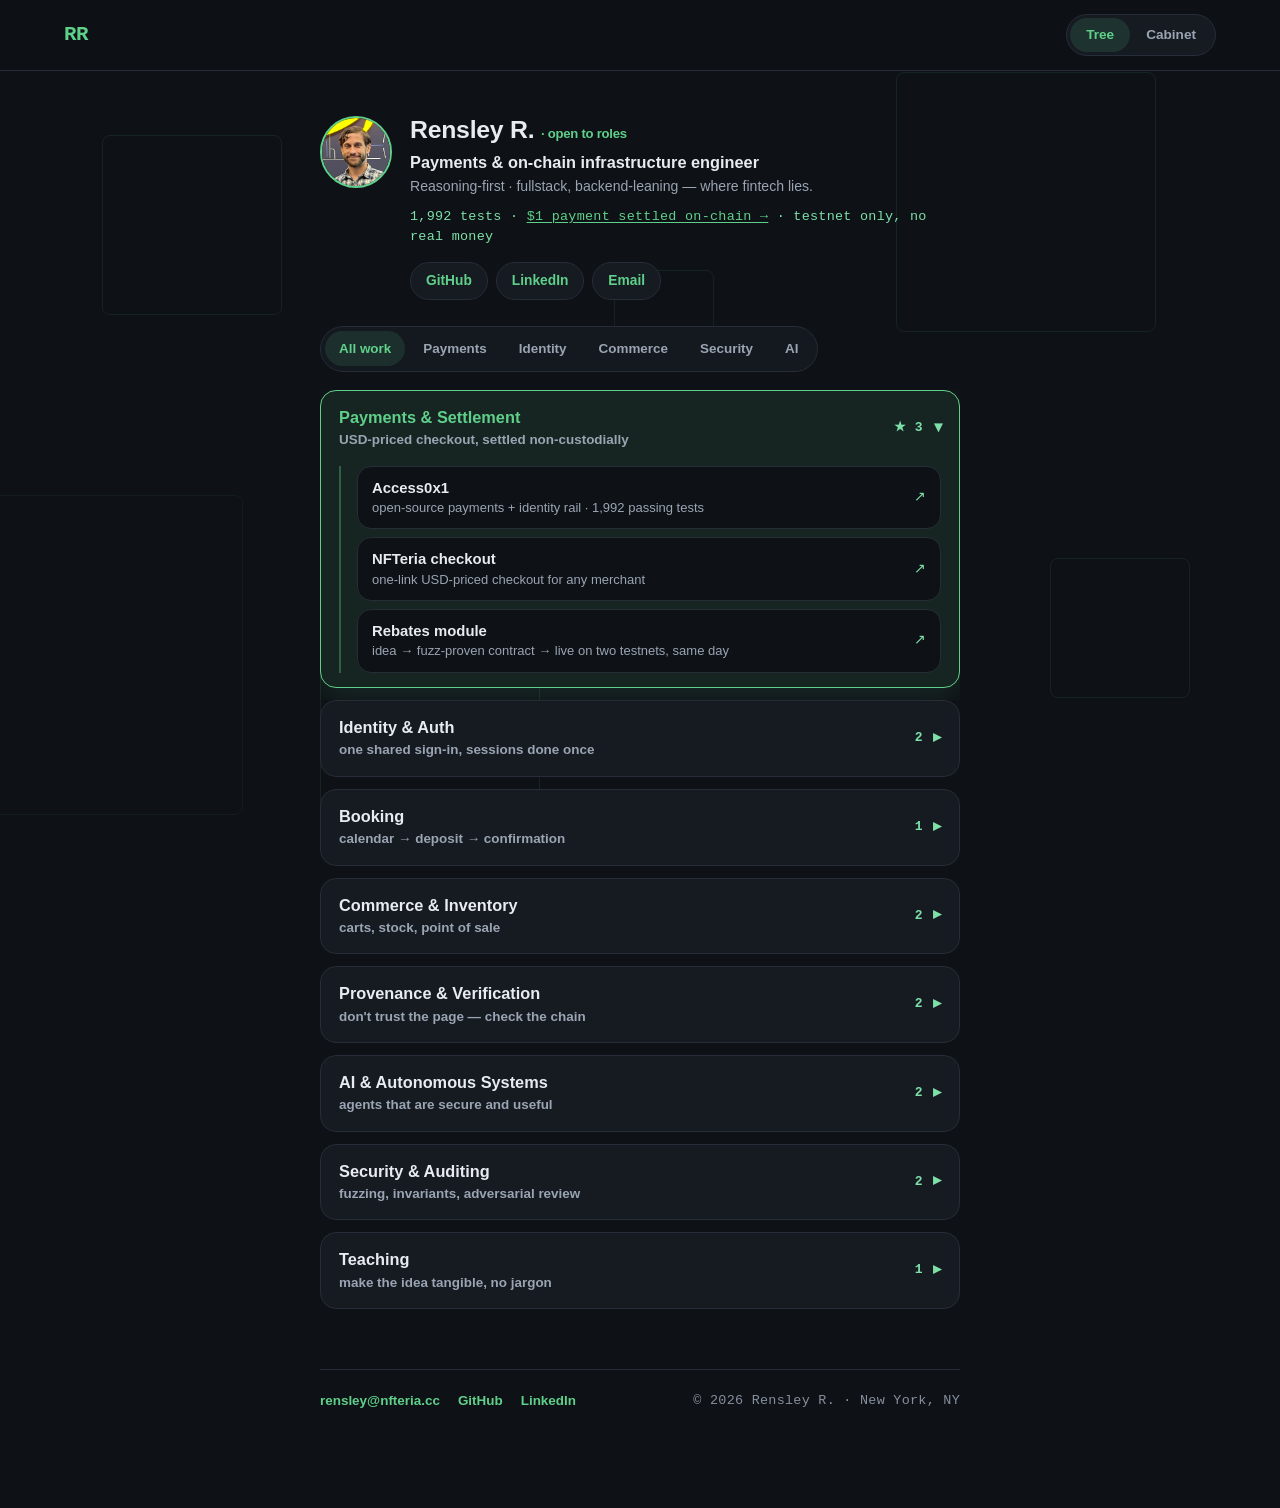
==== index.html @ 108635f4 "fix: bind Access0x1 trust numbers to one generated source (stop the drift) The test count ("1,746" v" ====
<!doctype html>
<html lang="en">
<head>
  <meta charset="utf-8" />
  <!-- maximum-scale=1 + user-scalable=no: the page owns its layout — no pinch
       zoom (Android honors the meta; iOS Safari is handled by the gesture
       guard in muscle-tree.js). Text stays resizable via browser settings. -->
  <meta name="viewport" content="width=device-width, initial-scale=1, maximum-scale=1, user-scalable=no" />
  <title>Rensley R. — Payments &amp; On-Chain Infrastructure Engineer</title>
  <meta
    name="description"
    content="The portfolio as a living map: start at the base, expand each muscle, and follow it to the live products it powers — payments, identity, commerce, security, and AI. Dependency-free — the animation code is readable source."
  />
  <link rel="icon" type="image/svg+xml" href="assets/images/favicon.svg" />
  <link rel="apple-touch-icon" href="assets/images/og-image.png" />
  <link rel="canonical" href="https://doble196.github.io/" />
  <meta name="theme-color" content="#0e1116" />
  <meta property="og:site_name" content="Rensley R." />
  <meta property="og:title" content="Rensley R. — Payments &amp; On-Chain Infrastructure Engineer" />
  <meta property="og:description" content="Reasoning-first, fullstack, backend-leaning — where fintech lies. Judge the logic and the complexity before the way the button looks." />
  <meta property="og:type" content="website" />
  <meta property="og:url" content="https://doble196.github.io/" />
  <meta property="og:image" content="https://doble196.github.io/assets/images/og-image.png" />
  <meta property="og:image:width" content="800" />
  <meta property="og:image:height" content="800" />
  <meta name="twitter:card" content="summary" />
  <meta name="twitter:title" content="Rensley R. — Payments &amp; On-Chain Infrastructure Engineer" />
  <meta name="twitter:description" content="Reasoning-first, fullstack, backend-leaning — where fintech lies." />
  <meta name="twitter:image" content="https://doble196.github.io/assets/images/og-image.png" />
  <!-- ?v= busts stale caches when these files change shape (the tree engine
       was rewritten; an old cached engine + new HTML renders an empty page) -->
  <link rel="stylesheet" href="assets/css/styles.css?v=7" />
  <style>
    /* Tree page only — everything else comes from styles.css tokens.
       The tree is REAL PAGE CONTENT now: no camera, no pan, no zoom. Expanding
       a section grows the page and you scroll like any other page. One layout
       serves every screen size — a single centered column. */
    .page {
      max-width: 680px;
      margin: 0 auto;
      padding: calc(70px + 20px) 20px 96px; /* clears the fixed nav */
    }

    /* HERO — the identity is the root of the tree, in normal flow. The
       30-second, zero-scroll visitor gets who/what/how-to-reach for free. */
    .hero-id {
      display: flex;
      align-items: flex-start;
      gap: 18px;
      padding: 26px 0 22px;
    }
    .hero-id__avatar {
      width: 72px;
      height: 72px;
      border-radius: 50%;
      object-fit: cover;
      flex: 0 0 auto;
      border: 2px solid var(--accent-primary);
    }
    .hero-id__name { font-weight: 700; font-size: 1.55rem; line-height: 1.15; letter-spacing: -0.01em; }
    .hero-id__avail { font-weight: 600; font-size: 0.82rem; color: var(--accent-primary); white-space: nowrap; }
    .hero-id__role {
      margin-top: 6px;
      font-size: 1.02rem;
      font-weight: 700;
      line-height: 1.35;
      color: var(--text-primary);
    }
    .hero-id__tagline {
      margin-top: 3px;
      font-size: 0.88rem;
      line-height: 1.5;
      color: var(--text-secondary);
    }
    .hero-id__proof {
      margin-top: 10px;
      font-size: 0.84rem;
      line-height: 1.55;
      color: var(--accent-tertiary);
    }
    /* a11y (WCAG 1.4.1): underline the inline tx link so it's not green-only */
    .hero-id__proof a { text-decoration: underline; text-underline-offset: 2px; }
    .hero-id__links {
      margin-top: 14px;
      display: flex;
      flex-wrap: wrap;
      gap: 8px;
    }
    .hero-id__links a {
      font-size: 0.86rem;
      font-weight: 600;
      padding: 7px 15px;
      border: 1px solid var(--border-color);
      border-radius: var(--radius-full);
      background: var(--bg-secondary);
      transition: border-color var(--transition-fast), background var(--transition-fast);
    }
    .hero-id__links a:hover { border-color: var(--accent-primary); opacity: 1; }
    @media (max-width: 560px) {
      .hero-id { flex-direction: column; gap: 14px; padding-top: 14px; }
      .hero-id__avatar { width: 64px; height: 64px; }
      .hero-id__name { font-size: 1.4rem; }
    }

    /* SECTOR FILTER — sticky pill row under the nav so the filter stays in
       reach while scrolling. Chips are generated from data by the engine. */
    .sector-bar {
      position: sticky;
      top: 70px; /* flush under the nav — no see-through slit while scrolling */
      z-index: 9;
      display: flex;
      gap: 4px;
      padding: 4px;
      margin: 4px 0 18px;
      max-width: 100%;
      width: fit-content;
      overflow-x: auto;
      background: rgba(22, 27, 34, 0.88);
      -webkit-backdrop-filter: blur(8px);
      backdrop-filter: blur(8px);
      border: 1px solid var(--border-color);
      border-radius: var(--radius-full);
      scrollbar-width: none;
    }
    .sector-bar::-webkit-scrollbar { display: none; }
    .sector-chip {
      flex: 0 0 auto;
      border: 0;
      background: none;
      color: var(--text-secondary);
      font: inherit;
      font-size: 0.84rem;
      font-weight: 600;
      padding: 7px 14px;
      border-radius: var(--radius-full);
      cursor: pointer;
      white-space: nowrap;
      transition: color 0.15s, background 0.15s;
    }
    .sector-chip:hover { color: var(--text-primary); }
    .sector-chip[aria-pressed="true"] { background: var(--accent-primary-dim); color: var(--accent-primary); }
    .sector-chip:focus-visible { outline: 2px solid var(--accent-primary); outline-offset: 1px; }
    /* phones: wrap instead of hiding half the filters behind a scroll edge */
    @media (max-width: 560px) {
      .sector-bar { flex-wrap: wrap; border-radius: var(--radius-lg); width: 100%; }
    }
    @media (pointer: coarse) {
      .sector-chip { padding-top: 11px; padding-bottom: 11px; }
    }

    /* TREE — a column of expanding cards. Tap a section: its work slides open
       beneath it, indented, with a thread line (the tree's branch). */
    .tree { display: flex; flex-direction: column; }

    /* each branch sits in a collapsible slot so the sector filter can remove
       it with the same smooth motion as expand/collapse */
    .branch-slot {
      display: grid;
      grid-template-rows: 1fr;
      transition: grid-template-rows 340ms cubic-bezier(0.32, 0.72, 0, 1), opacity 240ms ease;
    }
    .branch-slot--hidden { grid-template-rows: 0fr; opacity: 0; }
    .branch-slot--hidden .branch { pointer-events: none; }
    .branch-slot__inner {
      overflow: hidden;
      min-height: 0;
      padding-bottom: 12px;
      visibility: visible;
      transition: visibility 340ms;
    }
    /* visibility (not just opacity) — filtered-out branches must leave the
       keyboard tab order and the accessibility tree, not just fade */
    .branch-slot--hidden .branch-slot__inner { visibility: hidden; }

    .branch {
      background: var(--bg-secondary);
      border: 1px solid var(--border-color);
      border-radius: var(--radius-lg);
      transition: border-color var(--transition-fast), box-shadow var(--transition-fast);
    }
    .branch:hover { border-color: var(--border-hover); }
    .branch--featured {
      /* opaque composite of the accent tint — the drifting bg3d wallpaper
         must not show through the flagship's content */
      background: #17251d;
      background: color-mix(in srgb, var(--accent-primary) 10%, var(--bg-primary));
      border-color: var(--accent-primary);
      box-shadow: 0 8px 30px rgba(95, 208, 138, 0.14);
    }
    .branch--featured .branch__label { color: var(--accent-primary); }

    .branch__heading { margin: 0; }
    .branch__toggle {
      width: 100%;
      display: flex;
      align-items: center;
      justify-content: space-between;
      gap: 14px;
      background: none;
      border: 0;
      padding: 16px 18px;
      color: inherit;
      font: inherit;
      text-align: left;
      cursor: pointer;
      border-radius: var(--radius-lg);
    }
    .branch__toggle:focus-visible { outline: 2px solid var(--accent-primary); outline-offset: 2px; }
    .branch__label { display: block; font-weight: 700; font-size: 1.02rem; line-height: 1.3; }
    .branch__sub { display: block; margin-top: 2px; font-size: 0.84rem; line-height: 1.45; color: var(--text-secondary); }
    .branch__meta {
      flex: 0 0 auto;
      display: flex;
      align-items: center;
      gap: 10px;
      font-size: 0.8125rem; /* 13px legibility floor */
      color: var(--accent-tertiary);
    }
    .branch__chevron {
      display: inline-block;
      font-size: 1rem;
      transition: transform 340ms cubic-bezier(0.32, 0.72, 0, 1);
    }
    .branch--open .branch__chevron { transform: rotate(90deg); }

    /* the reveal: 0fr → 1fr grid row — height animates without JS measuring */
    .branch__body {
      display: grid;
      grid-template-rows: 0fr;
      transition: grid-template-rows 340ms cubic-bezier(0.32, 0.72, 0, 1);
    }
    .branch--open .branch__body { grid-template-rows: 1fr; }
    .branch__kids {
      overflow: hidden;
      min-height: 0;
      visibility: hidden;
      transition: visibility 340ms;
    }
    .branch--open .branch__kids { visibility: visible; }
    /* the thread — what keeps it reading as a TREE, not just an accordion */
    .branch__kids-inner {
      margin: 0 18px 14px;
      padding-left: 16px;
      border-left: 2px solid var(--accent-primary-dim);
      display: flex;
      flex-direction: column;
      gap: 8px;
    }
    .branch--featured .branch__kids-inner { border-left-color: rgba(95, 208, 138, 0.35); }

    /* a leaf: the whole row is the link */
    .leaf {
      display: flex;
      align-items: center;
      justify-content: space-between;
      gap: 12px;
      padding: 11px 14px;
      background: var(--bg-primary);
      border: 1px solid var(--border-color);
      border-radius: var(--radius-md);
      color: var(--text-primary);
      opacity: 0;
      transform: translateY(-4px);
      transition: opacity 260ms ease, transform 260ms cubic-bezier(0.32, 0.72, 0, 1),
        border-color var(--transition-fast);
    }
    .branch--open .leaf {
      opacity: 1;
      transform: none;
      transition-delay: calc(var(--i, 0) * 45ms + 60ms), calc(var(--i, 0) * 45ms + 60ms), 0ms;
    }
    .leaf:hover {
      border-color: var(--accent-primary);
      opacity: 1;
    }
    .leaf:focus-visible {
      outline: 2px solid var(--accent-primary);
      outline-offset: 2px;
      opacity: 1;
    }
    .leaf__label { display: block; font-weight: 600; font-size: 0.93rem; line-height: 1.35; }
    .leaf__sub { display: block; margin-top: 1px; font-size: 0.8125rem; line-height: 1.45; color: var(--text-secondary); }
    .leaf__go { flex: 0 0 auto; font-size: 0.85rem; color: var(--accent-tertiary); }

    .page-foot {
      margin-top: 48px;
      padding-top: 20px;
      border-top: 1px solid var(--border-color);
      display: flex;
      flex-wrap: wrap;
      align-items: center;
      gap: 8px 18px;
      font-size: 0.84rem;
    }
    .page-foot a { font-weight: 600; }
    .page-foot__copy { margin-left: auto; color: var(--text-tertiary); }

    @media (prefers-reduced-motion: reduce) {
      .branch-slot, .branch-slot__inner, .branch__body, .branch__kids, .branch__chevron, .leaf { transition: none; }
    }
  </style>
</head>
<body>
  <!-- Minimal nav on purpose: the full site menu is a hamburger on mobile
       (wired in main.js, not loaded here) — one back-link can't break. -->
  <a class="skip-link" href="#main">Skip to content</a>
  <nav class="nav nav--scrolled">
    <div class="nav__inner container">
      <a href="index.html" class="nav__brand mono">RR</a>
      <div class="view-toggle" role="group" aria-label="Portfolio view">
        <a href="index.html" class="view-toggle__opt is-active" aria-current="page">Tree</a>
        <a href="classic.html" class="view-toggle__opt">Cabinet</a>
      </div>
    </div>
  </nav>

  <div class="bg3d" aria-hidden="true"><i></i><i></i><i></i><i></i><i></i><i></i></div>

  <main class="page" id="main">
    <!-- The identity IS the tree's root — everything below branches from it. -->
    <header class="hero-id">
      <img class="hero-id__avatar" src="assets/images/profile-pic.png" alt="Rensley R." width="72" height="72" />
      <div>
        <h1 class="hero-id__name">Rensley R. <span class="hero-id__avail">· open to roles</span></h1>
        <p class="hero-id__role">Payments &amp; on-chain infrastructure engineer</p>
        <p class="hero-id__tagline">Reasoning-first · fullstack, backend-leaning — where fintech lies.</p>
        <p class="hero-id__proof mono"><span data-stat="tests">1,992</span> tests · <a href="https://sepolia.basescan.org/tx/0x634eb3d492797532e98983b56f4fc5d97f0f7682dbb94d0f59ce7add28dd9979" target="_blank" rel="noopener">$1 payment settled on-chain →</a> · testnet only, no real money</p>
        <p class="hero-id__links">
          <a href="https://github.com/doble196" target="_blank" rel="noopener">GitHub</a>
          <a href="https://linkedin.com/in/rensley-2-nfty" target="_blank" rel="noopener">LinkedIn</a>
          <a href="mailto:rensley@nfteria.cc">Email</a>
        </p>
      </div>
    </header>

    <!-- Sector filter — chips generated from data by the engine (muscle-tree.js) -->
    <div class="sector-bar" id="sectorBar" role="group" aria-label="Filter work by sector"></div>

    <!-- The tree — built from tree-data.js by the engine. A named <section>
         so the group is a real landmark (aria-label on a div does nothing). -->
    <section class="tree" id="tree" aria-label="Capabilities and the products they power"></section>

    <noscript>
      <p style="padding: 20px 0">
        This page builds its tree with JavaScript. The same story in plain
        HTML: <a href="classic.html">the classic portfolio</a>.
      </p>
    </noscript>

    <!-- slim footer so the page ends the same way the cabinet does -->
    <footer class="page-foot">
      <a href="mailto:rensley@nfteria.cc">rensley@nfteria.cc</a>
      <a href="https://github.com/doble196" target="_blank" rel="noopener">GitHub</a>
      <a href="https://linkedin.com/in/rensley-2-nfty" target="_blank" rel="noopener">LinkedIn</a>
      <span class="page-foot__copy mono">© <span id="year">2026</span> Rensley R. · New York, NY</span>
    </footer>
  </main>

  <!-- live-stats.js FIRST: tree-data.js reads window.LIVE_STATS.tests as it builds. -->
  <script src="assets/js/live-stats.js?v=7"></script>
  <script src="assets/js/tree-data.js?v=7"></script>
  <script src="assets/js/muscle-tree.js?v=7"></script>
  <!-- stats-render.js LAST: fills every [data-stat] span from window.LIVE_STATS. -->
  <script src="assets/js/stats-render.js?v=7"></script>
</body>
</html>
---- assets/css/styles.css ----
/* ========================================
   1. CUSTOM PROPERTIES & RESET
   ======================================== */
/* System fonts only — no third-party CDN (per AGENTS.md), matching the
   proof-of-learning aesthetic. */

:root {
  --bg-primary: #0e1116;
  --bg-secondary: #161b22;
  --bg-tertiary: #1c222c;
  --text-primary: #e8ecf1;
  --text-secondary: #9aa4b2;
  --text-tertiary: #868f9d;
  --accent-primary: #5fd08a;
  --accent-primary-dim: rgba(95, 208, 138, 0.12);
  --accent-primary-glow: rgba(95, 208, 138, 0);
  --accent-secondary: #5fd08a;
  --accent-secondary-dim: rgba(95, 208, 138, 0.12);
  --accent-tertiary: #7de0a8;
  --accent-tertiary-dim: rgba(125, 224, 168, 0.12);
  --border-color: #262d38;
  --border-hover: #38414f;
  --radius-sm: 8px;
  --radius-md: 14px;
  --radius-lg: 16px;
  --radius-full: 9999px;
  --transition-fast: 150ms ease;
  --transition-base: 250ms ease;
  --transition-slow: 400ms ease;
}

*,
*::before,
*::after {
  box-sizing: border-box;
  margin: 0;
  padding: 0;
}

html {
  scroll-behavior: smooth;
  scroll-padding-top: 80px;
  touch-action: manipulation; /* scroll yes, double-tap/pinch zoom no */
}

body {
  font-family: -apple-system, BlinkMacSystemFont, "Segoe UI", Roboto, Helvetica,
    Arial, sans-serif;
  font-size: 16px;
  line-height: 1.6;
  color: var(--text-primary);
  background: var(--bg-primary);
  -webkit-font-smoothing: antialiased;
}

a {
  color: var(--accent-tertiary);
  text-decoration: none;
  transition: color var(--transition-fast);
}

a:hover {
  color: var(--accent-primary);
}

/* Accessibility — WCAG 1.4.1 (use of color): links that sit INSIDE body text
   must not signal "clickable" by green alone. Underline inline prose links so
   the cue survives grayscale / color blindness. Chrome links (nav, buttons,
   chips, card link-rows) keep their shape/icon cue and stay clean. Opt-in by
   selector so this can never accidentally underline a button. */
.section__subtitle a,
.education-card__desc a {
  text-decoration: underline;
  text-underline-offset: 2px;
  text-decoration-thickness: 1px;
}

ul {
  list-style: none;
}

img {
  max-width: 100%;
  display: block;
}

/* ========================================
   2. UTILITY CLASSES
   ======================================== */
.container {
  width: 100%;
  max-width: 1200px;
  margin: 0 auto;
  padding: 0 1.5rem;
}

.mono {
  font-family: ui-monospace, SFMono-Regular, Menlo, Consolas, monospace;
  letter-spacing: 0.02em; /* open condensed monospace so small labels read cleanly */
}

.section {
  padding: 3.5rem 0;
}

.section__title {
  font-size: clamp(1.75rem, 4vw, 2.5rem);
  font-weight: 700;
  margin-bottom: 0.5rem;
  background: linear-gradient(135deg, var(--accent-primary), var(--accent-secondary));
  -webkit-background-clip: text;
  -webkit-text-fill-color: transparent;
  background-clip: text;
}

.section__subtitle {
  color: var(--text-secondary);
  margin-bottom: 2.5rem;
  font-size: 1.05rem;
}

.sr-only {
  position: absolute;
  width: 1px;
  height: 1px;
  padding: 0;
  margin: -1px;
  overflow: hidden;
  clip: rect(0, 0, 0, 0);
  border: 0;
}

/* Scroll reveal — content visible by default, JS adds animation */
.reveal.reveal--init {
  opacity: 0;
  transform: translateY(30px);
  transition: opacity 0.6s ease, transform 0.6s ease;
}

.reveal.reveal--init.visible {
  opacity: 1;
  transform: translateY(0);
}

/* ========================================
   3. COMPONENTS
   ======================================== */
.btn {
  display: inline-block;
  padding: 0.7rem 1.6rem;
  border-radius: var(--radius-full);
  font-weight: 600;
  font-size: 0.95rem;
  cursor: pointer;
  transition: all var(--transition-base);
  border: 2px solid transparent;
  text-decoration: none;
}

.btn--primary {
  background: var(--accent-primary);
  color: var(--bg-primary);
  border-color: var(--accent-primary);
}

.btn--primary:hover {
  background: transparent;
  color: var(--accent-primary);
  box-shadow: 0 0 20px var(--accent-primary-glow);
}

.btn--outline {
  background: transparent;
  color: var(--text-primary);
  border-color: var(--border-hover);
}

.btn--outline:hover {
  border-color: var(--accent-primary);
  color: var(--accent-primary);
}

.tag {
  display: inline-block;
  padding: 0.3rem 0.75rem;
  border-radius: var(--radius-full);
  background: var(--accent-primary-dim);
  color: var(--accent-primary);
  font-family: ui-monospace, SFMono-Regular, Menlo, Consolas, monospace;
  font-size: 0.8125rem; /* 13px legibility floor */
  transition: transform var(--transition-fast),
    background var(--transition-fast);
  margin: 0.25rem;
}

.tag:hover {
  transform: translateY(-2px);
  background: rgba(74, 222, 128, 0.22);
}

.tag--purple {
  background: var(--accent-secondary-dim);
  color: var(--accent-secondary);
}

.tag--purple:hover {
  background: rgba(167, 139, 250, 0.22);
}

.tag--blue {
  background: var(--accent-tertiary-dim);
  color: var(--accent-tertiary);
}

.tag--blue:hover {
  background: rgba(96, 165, 250, 0.22);
}

.tag--sm {
  padding: 0.2rem 0.55rem;
  font-size: 0.8125rem; /* 13px legibility floor */
}

/* code panels: scroll INSIDE the card (the drawer animation needs
   overflow:hidden on its wrapper, so without this, long lines are clipped
   with no way to reach them — same pattern as .heatmap-wrapper) */
pre {
  max-width: 100%;
  overflow-x: auto;
  -webkit-overflow-scrolling: touch;
  background: var(--bg-primary);
  border: 1px solid var(--border-color);
  border-radius: var(--radius-sm);
  padding: 1rem 1.25rem;
  font-size: 0.8125rem;
  line-height: 1.55;
}
pre::-webkit-scrollbar { height: 6px; }
pre::-webkit-scrollbar-track { background: transparent; }
pre::-webkit-scrollbar-thumb { background: rgba(255, 255, 255, 0.15); border-radius: 3px; }
/* bare inline addresses (0x…) are unbreakable 42-char runs — let them wrap */
.org-card__desc code { overflow-wrap: anywhere; }

/* skip link — hidden above the viewport until keyboard focus lands on it */
.skip-link {
  position: fixed;
  left: 12px;
  top: -60px;
  z-index: 200;
  padding: 10px 16px;
  background: var(--bg-tertiary);
  border: 1px solid var(--accent-primary);
  border-radius: var(--radius-sm);
  color: var(--text-primary);
  font-weight: 600;
  transition: top var(--transition-fast);
}
.skip-link:focus-visible { top: 12px; outline: none; }

/* ========================================
   4. NAVIGATION
   ======================================== */
.nav {
  position: fixed;
  top: 0;
  left: 0;
  width: 100%;
  z-index: 100;
  background: rgba(10, 10, 15, 0.6);
  backdrop-filter: blur(12px);
  -webkit-backdrop-filter: blur(12px);
  border-bottom: 1px solid transparent;
  transition: background var(--transition-base),
    border-color var(--transition-base);
}

.nav--scrolled {
  background: rgba(10, 10, 15, 0.92);
  border-bottom-color: var(--border-color);
}

.nav__inner {
  display: flex;
  align-items: center;
  justify-content: space-between;
  gap: 2rem; /* keeps brand/links apart now that the toggle owns the auto margin */
  height: 70px;
}

.nav__brand {
  font-size: 1.3rem;
  font-weight: 700;
  color: var(--accent-primary);
  text-decoration: none;
  letter-spacing: -0.02em;
}

.nav__brand:hover {
  color: var(--accent-primary);
}

.nav__links {
  display: flex;
  align-items: center;
  gap: 2rem;
}

.nav__links a {
  color: var(--text-secondary);
  font-size: 0.9rem;
  font-weight: 500;
  transition: color var(--transition-fast);
  text-decoration: none;
}

.nav__links a:hover,
.nav__link--active {
  color: var(--accent-primary);
}

.nav__cta {
  background: var(--accent-primary-dim);
  color: var(--accent-primary) !important;
  padding: 0.45rem 1.1rem;
  border-radius: var(--radius-full);
  border: 1px solid rgba(95, 208, 138, 0.2);
}

.nav__cta:hover {
  background: rgba(95, 208, 138, 0.2);
}

.nav__toggle {
  display: none;
  flex-direction: column;
  justify-content: center;
  gap: 5px;
  min-width: 44px;
  min-height: 44px;
  align-items: center;
  background: none;
  border: none;
  cursor: pointer;
  padding: 4px;
}

.nav__toggle span {
  display: block;
  width: 24px;
  height: 2px;
  background: var(--text-primary);
  border-radius: 2px;
  transition: transform var(--transition-base), opacity var(--transition-base);
}

.nav__toggle--active span:nth-child(1) {
  transform: translateY(7px) rotate(45deg);
}

.nav__toggle--active span:nth-child(2) {
  opacity: 0;
}

.nav__toggle--active span:nth-child(3) {
  transform: translateY(-7px) rotate(-45deg);
}

/* ========================================
   5. HERO
   ======================================== */
.hero {
  /* natural height, not a 100vh monument — content starts above the fold */
  display: flex;
  align-items: center;
  padding: 9rem 0 3.5rem;
  background: radial-gradient(
      circle at 20% 50%,
      rgba(74, 222, 128, 0.06) 0%,
      transparent 50%
    ),
    radial-gradient(
      circle at 80% 20%,
      rgba(167, 139, 250, 0.05) 0%,
      transparent 50%
    ),
    radial-gradient(
      circle at 50% 80%,
      rgba(96, 165, 250, 0.04) 0%,
      transparent 50%
    ),
    var(--bg-primary);
}

.hero__content {
  display: flex;
  align-items: center;
  justify-content: space-between;
  gap: 3rem;
}

.hero__text {
  flex: 1;
}

.hero__greeting {
  color: var(--accent-primary);
  font-size: 1rem;
  margin-bottom: 0.5rem;
}

.hero__name {
  font-size: clamp(2.5rem, 6vw, 4.5rem);
  font-weight: 700;
  line-height: 1.1;
  color: var(--text-primary);
  margin-bottom: 0.75rem;
}

.hero__title {
  font-size: clamp(1.1rem, 2.5vw, 1.4rem);
  color: var(--text-secondary);
  margin-bottom: 0.5rem;
}

.hero__tagline {
  color: var(--accent-primary);
  font-size: clamp(0.9rem, 2vw, 1.1rem);
  margin-bottom: 0.5rem;
  display: inline-block;
  overflow: hidden;
  white-space: nowrap;
  letter-spacing: normal; /* opt out of .mono tracking: keeps the steps(23) typewriter aligned to its chars */
  border-right: 2px solid var(--accent-primary);
  animation: typing 2.5s steps(23) 0.8s forwards,
    blink 0.7s step-end infinite;
  width: 0;
  max-width: 23ch;
}

@keyframes typing {
  to {
    width: 23ch;
  }
}

@keyframes blink {
  50% {
    border-color: transparent;
  }
}

.hero__location {
  color: var(--text-tertiary);
  font-size: 0.95rem;
  margin-bottom: 1.5rem;
}

.hero__actions {
  display: flex;
  gap: 1rem;
  flex-wrap: wrap;
}

.hero__image {
  flex-shrink: 0;
}

.hero__image img {
  width: 160px;
  height: 160px;
  border-radius: 50%;
  border: 3px solid var(--accent-primary);
  object-fit: cover;
}

/* ========================================
   6. GITHUB HEATMAP
   ======================================== */
.heatmap-total {
  color: var(--accent-primary);
  font-size: 1.2em;
}

.heatmap-link {
  margin-left: 0.5rem;
  font-weight: 600;
}

.heatmap-years {
  display: flex;
  flex-wrap: wrap;
  gap: 0.5rem;
  margin-bottom: 1.25rem;
}

.heatmap-wrapper {
  position: relative;
  background: var(--bg-secondary);
  border: 1px solid var(--border-color);
  border-radius: var(--radius-md);
  padding: 1.5rem;
  overflow-x: auto;
  -webkit-overflow-scrolling: touch;
  width: 100%;
  max-width: 900px;
}

.heatmap-wrapper::-webkit-scrollbar { height: 6px; }
.heatmap-wrapper::-webkit-scrollbar-track { background: transparent; }
.heatmap-wrapper::-webkit-scrollbar-thumb {
  background: rgba(255, 255, 255, 0.15);
  border-radius: 3px;
}

.heatmap-months {
  position: relative;
  height: 20px;
  margin-bottom: 8px;
}

.heatmap-months span {
  position: absolute;
  top: 0;
  font-size: 0.7rem;
  color: var(--text-tertiary);
  font-family: ui-monospace, SFMono-Regular, Menlo, Consolas, monospace;
  white-space: nowrap;
}

.heatmap-body {
  display: flex;
  gap: 6px;
}

.heatmap-days {
  display: flex;
  flex-direction: column;
  gap: 3px;
  width: 32px;
  flex-shrink: 0;
}

.heatmap-days span {
  font-size: 0.65rem;
  color: var(--text-tertiary);
  font-family: ui-monospace, SFMono-Regular, Menlo, Consolas, monospace;
  height: 12px;
  line-height: 12px;
}

.heatmap-grid {
  display: flex;
  gap: 3px;
}

.heatmap-week {
  display: flex;
  flex-direction: column;
  gap: 3px;
}

.heatmap-cell {
  width: 12px;
  height: 12px;
  border-radius: 2px;
  background: rgba(255, 255, 255, 0.04);
}

.heatmap-cell[data-level="1"]  {
  background: rgba(74, 222, 128, 0.28);
  box-shadow: 0 0 4px rgba(74, 222, 128, 0.25);
}
.heatmap-cell[data-level="2"]  {
  background: rgba(74, 222, 128, 0.37);
  box-shadow: 0 0 5px rgba(74, 222, 128, 0.3);
}
.heatmap-cell[data-level="3"]  {
  background: rgba(74, 222, 128, 0.46);
  box-shadow: 0 0 5px rgba(74, 222, 128, 0.35);
}
.heatmap-cell[data-level="4"]  {
  background: rgba(74, 222, 128, 0.55);
  box-shadow: 0 0 6px rgba(74, 222, 128, 0.4);
}
.heatmap-cell[data-level="5"]  {
  background: rgba(74, 222, 128, 0.64);
  box-shadow: 0 0 6px rgba(74, 222, 128, 0.45);
}
.heatmap-cell[data-level="6"]  {
  background: rgba(74, 222, 128, 0.73);
  box-shadow: 0 0 7px rgba(74, 222, 128, 0.5);
}
.heatmap-cell[data-level="7"]  {
  background: rgba(74, 222, 128, 0.82);
  box-shadow: 0 0 7px rgba(74, 222, 128, 0.55);
}
.heatmap-cell[data-level="8"]  {
  background: rgba(74, 222, 128, 0.91);
  box-shadow: 0 0 8px rgba(74, 222, 128, 0.6);
}
.heatmap-cell[data-level="9"]  {
  background: #4ade80;
  box-shadow: 0 0 8px rgba(74, 222, 128, 0.7);
}
.heatmap-cell[data-level="10"] {
  background: #39ff73;
  box-shadow: 0 0 10px rgba(57, 255, 115, 0.8);
}

.heatmap-cell[data-date] {
  cursor: pointer;
}

.heatmap-cell[data-date]:hover {
  outline: 1px solid var(--text-secondary);
  outline-offset: -1px;
}

.heatmap-tooltip {
  position: fixed;
  background: var(--bg-tertiary);
  color: var(--text-primary);
  font-size: 0.75rem;
  padding: 0.4rem 0.65rem;
  border-radius: var(--radius-sm);
  border: 1px solid var(--border-color);
  pointer-events: none;
  opacity: 0;
  transition: opacity 0.15s;
  white-space: nowrap;
  z-index: 1000;
}

.heatmap-tooltip.visible {
  opacity: 1;
}

.heatmap-tooltip strong {
  color: var(--accent-primary);
}

.heatmap-legend {
  display: flex;
  align-items: center;
  gap: 4px;
  justify-content: flex-end;
  margin-top: 12px;
}

.heatmap-legend__label {
  font-size: 0.65rem;
  color: var(--text-tertiary);
  margin: 0 4px;
}

.heatmap-lastyear {
  color: var(--text-tertiary);
  font-size: 0.85rem;
  margin-top: 0.75rem;
  text-align: center;
}

/* ========================================
   7. ABOUT
   ======================================== */
.about__content {
  max-width: 800px;
}

.about__content p {
  color: var(--text-secondary);
  margin-bottom: 1rem;
  font-size: 1.05rem;
  line-height: 1.8;
}

.about__content strong {
  color: var(--accent-primary);
  font-weight: 600;
}

/* ========================================
   7. SKILLS
   ======================================== */
.skills-grid {
  display: grid;
  grid-template-columns: repeat(auto-fit, minmax(300px, 1fr));
  gap: 1.5rem;
}

.skill-group {
  background: var(--bg-secondary);
  border: 1px solid var(--border-color);
  border-radius: var(--radius-md);
  padding: 1.25rem;
}

.skill-group__title {
  font-size: 0.85rem;
  font-weight: 600;
  text-transform: uppercase;
  letter-spacing: 0.08em;
  color: var(--text-tertiary);
  margin-bottom: 0.75rem;
}

.skill-group__tags {
  display: flex;
  flex-wrap: wrap;
  gap: 0.35rem;
}

/* ========================================
   8. ORGANIZATIONS
   ======================================== */
.orgs-grid {
  display: grid;
  grid-template-columns: repeat(auto-fit, minmax(340px, 1fr));
  gap: 1.5rem;
}

.org-card {
  background: var(--bg-secondary);
  border: 1px solid var(--border-color);
  border-radius: var(--radius-md);
  padding: 1.5rem;
  border-top: 3px solid var(--accent-primary);
  transition: border-color var(--transition-base),
    box-shadow var(--transition-base), transform var(--transition-base);
}

.org-card:hover {
  border-top-color: var(--accent-primary);
  box-shadow: 0 0 30px rgba(74, 222, 128, 0.08);
  transform: translateY(-3px);
}

.org-card--purple {
  border-top-color: var(--accent-secondary);
}

.org-card--purple:hover {
  box-shadow: 0 0 30px rgba(167, 139, 250, 0.08);
}

.org-card__header {
  display: flex;
  align-items: baseline;
  gap: 0.75rem;
  margin-bottom: 0.75rem;
}

.org-card__name {
  font-size: 1.25rem;
  font-weight: 700;
  color: var(--text-primary);
}

.org-card__type {
  font-size: 0.8125rem; /* 13px legibility floor */
  color: var(--text-tertiary);
}

.org-card__desc {
  color: var(--text-secondary);
  font-size: 0.92rem;
  line-height: 1.6;
  margin-bottom: 1rem;
}

.org-card__tech {
  margin-bottom: 1rem;
}

.org-card__meta {
  font-size: 0.82rem;
  color: var(--text-tertiary);
  margin-bottom: 0.75rem;
}

.org-card__links {
  display: flex;
  gap: 1rem;
}

.org-card__links a {
  font-size: 0.85rem;
  font-weight: 500;
}

/* ========================================
   9. PROJECTS
   ======================================== */
.filter-bar {
  display: flex;
  flex-wrap: wrap;
  gap: 0.5rem;
  margin-bottom: 2rem;
}

.filter-btn {
  padding: 0.4rem 1rem;
  border-radius: var(--radius-full);
  background: var(--bg-secondary);
  color: var(--text-secondary);
  border: 1px solid var(--border-color);
  font-family: ui-monospace, SFMono-Regular, Menlo, Consolas, monospace;
  font-size: 0.8rem;
  cursor: pointer;
  transition: all var(--transition-fast);
}

.filter-btn:hover {
  border-color: var(--accent-primary);
  color: var(--accent-primary);
}

.filter-btn--active {
  background: var(--accent-primary-dim);
  color: var(--accent-primary);
  border-color: var(--accent-primary);
}

.projects-grid {
  display: grid;
  grid-template-columns: repeat(auto-fit, minmax(280px, 1fr));
  gap: 1.25rem;
}

.project-card {
  background: var(--bg-secondary);
  border: 1px solid var(--border-color);
  border-radius: var(--radius-md);
  padding: 1.25rem;
  transition: all var(--transition-base);
  opacity: 1;
  transform: scale(1);
}

.project-card:hover {
  border-color: rgba(74, 222, 128, 0.25);
  box-shadow: 0 0 20px rgba(74, 222, 128, 0.06);
}

.project-card--hidden {
  display: none;
}

.project-card__header {
  display: flex;
  align-items: baseline;
  justify-content: space-between;
  gap: 0.5rem;
  margin-bottom: 0.5rem;
}

.project-card__name {
  font-size: 1rem;
  font-weight: 600;
  color: var(--text-primary);
}

.project-card__badge {
  font-size: 0.8125rem; /* 13px legibility floor */
  padding: 0.15rem 0.5rem;
  border-radius: var(--radius-full);
  background: var(--accent-primary-dim);
  color: var(--accent-primary);
  font-family: ui-monospace, SFMono-Regular, Menlo, Consolas, monospace;
  white-space: nowrap;
}

.project-card__desc {
  color: var(--text-secondary);
  font-size: 0.88rem;
  line-height: 1.5;
  margin-bottom: 0.75rem;
}

.project-card__tech {
  display: flex;
  flex-wrap: wrap;
  gap: 0.25rem;
  margin-bottom: 0.75rem;
}

.project-card__link {
  font-size: 0.85rem;
  font-weight: 500;
  color: var(--accent-tertiary);
}

.project-card__link:hover {
  color: var(--accent-primary);
}

/* ========================================
   10. SECURITY
   ======================================== */
.codehawks-stats {
  display: flex;
  flex-wrap: wrap; /* 320px-class phones: the third card wraps instead of clipping */
  gap: 1.5rem;
  margin-bottom: 2rem;
}

.codehawks-stat {
  background: var(--bg-secondary);
  border: 1px solid var(--border-color);
  border-radius: var(--radius-md);
  padding: 1rem 1.5rem;
  text-align: center;
  min-width: 90px;
}

.codehawks-stat__count {
  display: block;
  font-size: 1.75rem;
  font-weight: 700;
  font-family: ui-monospace, SFMono-Regular, Menlo, Consolas, monospace;
}

.codehawks-stat__label {
  font-size: 0.8rem;
  font-weight: 600;
  text-transform: uppercase;
  letter-spacing: 0.05em;
}

.codehawks-stat--high .codehawks-stat__count { color: #f87171; }
.codehawks-stat--high .codehawks-stat__label { color: #f87171; }
.codehawks-stat--medium .codehawks-stat__count { color: #fbbf24; }
.codehawks-stat--medium .codehawks-stat__label { color: #fbbf24; }
.codehawks-stat--low .codehawks-stat__count { color: #4ade80; }
.codehawks-stat--low .codehawks-stat__label { color: #4ade80; }

.security-grid {
  display: grid;
  /* min(300px, 100%): tracks can shrink below 300px on narrow phones */
  grid-template-columns: repeat(auto-fit, minmax(min(300px, 100%), 1fr));
  gap: 1.25rem;
  margin-bottom: 2rem;
}

.audit-card {
  background: var(--bg-secondary);
  border: 1px solid var(--border-color);
  border-radius: var(--radius-md);
  padding: 1.25rem;
  border-left: 3px solid #f87171;
  transition: border-color var(--transition-base),
    box-shadow var(--transition-base);
}

.audit-card:hover {
  border-left-color: var(--accent-primary);
  box-shadow: 0 0 20px rgba(74, 222, 128, 0.06);
}

.audit-card__name {
  font-size: 1.05rem;
  font-weight: 600;
  color: var(--text-primary);
  margin-bottom: 0.4rem;
}

.audit-card__desc {
  color: var(--text-secondary);
  font-size: 0.88rem;
  line-height: 1.5;
}

.security-toolkit {
  margin-top: 1.5rem;
}

.security-toolkit__title {
  font-size: 1.1rem;
  font-weight: 600;
  color: var(--text-primary);
  margin-bottom: 0.75rem;
}

/* ========================================
   11. EDUCATION
   ======================================== */
.education-card {
  display: flex;
  gap: 1.5rem;
  align-items: flex-start;
  background: var(--bg-secondary);
  border: 1px solid var(--border-color);
  border-radius: var(--radius-md);
  padding: 1.5rem;
  max-width: 700px;
}

.education-card__badge {
  background: var(--accent-primary-dim);
  color: var(--accent-primary);
  padding: 0.4rem 0.8rem;
  border-radius: var(--radius-sm);
  font-weight: 600;
  font-size: 0.85rem;
  white-space: nowrap;
}

.education-card__title {
  font-size: 1.15rem;
  font-weight: 600;
  color: var(--text-primary);
  margin-bottom: 0.4rem;
}

.education-card__desc {
  color: var(--text-secondary);
  font-size: 0.92rem;
  line-height: 1.6;
}

.education-card + .education-card {
  margin-top: 1rem;
}

.education-card__links {
  margin-top: 0.75rem;
  display: flex;
  flex-wrap: wrap;
  gap: 0.75rem;
}

/* ========================================
   13. FOOTER
   ======================================== */
.footer {
  background: var(--bg-secondary);
  border-top: 1px solid var(--border-color);
  padding: 4rem 0 2rem;
  text-align: center;
}

.footer__title {
  font-size: clamp(1.75rem, 4vw, 2.5rem);
  font-weight: 700;
  color: var(--text-primary);
  margin-bottom: 0.5rem;
}

.footer__tagline {
  color: var(--text-secondary);
  margin-bottom: 2rem;
  font-size: 1.05rem;
}

.footer__links {
  display: flex;
  justify-content: center;
  flex-wrap: wrap;
  gap: 2rem;
  margin-bottom: 2rem;
}

.footer__link {
  display: flex;
  align-items: center;
  gap: 0.5rem;
  color: var(--text-secondary);
  font-weight: 500;
  transition: color var(--transition-fast);
}

.footer__link:hover {
  color: var(--accent-primary);
}

.footer__link svg {
  width: 20px;
  height: 20px;
}

.footer__location {
  color: var(--text-tertiary);
  font-size: 0.9rem;
  margin-bottom: 1.5rem;
}

.footer__copy {
  color: var(--text-tertiary);
  font-size: 0.8rem;
}

/* ========================================
   14. ANIMATIONS
   ======================================== */
@media (prefers-reduced-motion: reduce) {
  *,
  *::before,
  *::after {
    animation-duration: 0.01ms !important;
    transition-duration: 0.01ms !important;
  }

  .hero__tagline {
    width: 100%;
    border-right: none;
  }
}

/* ========================================
   15. RESPONSIVE
   ======================================== */
/* nav collapses at 880px, wider than the content breakpoint — in the
   769-880px band the full link row + view toggle can't share the bar */
@media (max-width: 880px) {
  .nav__toggle {
    display: flex;
  }

  .nav__links {
    display: none;
    position: absolute;
    top: 70px;
    left: 0;
    width: 100%;
    background: rgba(10, 10, 15, 0.97);
    backdrop-filter: blur(12px);
    -webkit-backdrop-filter: blur(12px);
    flex-direction: column;
    padding: 1.5rem;
    gap: 1rem;
    border-bottom: 1px solid var(--border-color);
  }

  .nav__links--open {
    display: flex;
  }

  .nav__links a {
    font-size: 1.05rem;
    padding: 0.5rem 0;
  }
}

@media (max-width: 768px) {
  .hero {
    padding: 6.5rem 0 2.5rem;
  }

  .hero__content {
    flex-direction: column-reverse;
    text-align: center;
  }

  .hero__image img {
    width: 120px;
    height: 120px;
  }

  .hero__actions {
    justify-content: center;
  }

  .orgs-grid {
    grid-template-columns: 1fr;
  }

  .skills-grid {
    grid-template-columns: 1fr;
  }

  .projects-grid {
    grid-template-columns: 1fr;
  }

  .education-card {
    flex-direction: column;
    gap: 0.75rem;
  }

  .heatmap-wrapper { padding: 1rem; }
  .heatmap-months { height: 18px; margin-bottom: 6px; }
  .heatmap-cell { width: 10px; height: 10px; }
  .heatmap-week { gap: 2px; }
  .heatmap-grid { gap: 2px; }
  .heatmap-body { gap: 4px; }
  .heatmap-days { gap: 2px; width: 28px; }
  /* 0.65rem stays at the base size — the wrapper already scrolls, so the
     axis labels never need to shrink below legibility */
  .heatmap-days span { height: 10px; line-height: 10px; }
}

@media (max-width: 480px) {
  .container {
    padding: 0 1rem;
  }

  .hero__name {
    font-size: 2.2rem;
  }

  .filter-bar {
    gap: 0.35rem;
  }

  .filter-btn {
    padding: 0.35rem 0.7rem;
    font-size: 0.72rem;
  }
}

/* ========================================
   N. EPIGRAPH (pull quote)
   ======================================== */
.epigraph {
  border-left: 2px solid var(--accent-primary);
  padding: 0.6rem 0 0.6rem 1.4rem;
  margin: 1.5rem 0 2.5rem;
  font-style: italic;
  color: var(--text-secondary);
  font-size: 1.05rem;
  line-height: 1.6;
  max-width: 640px;
}

.epigraph__cite {
  display: block;
  margin-top: 0.65rem;
  font-style: normal;
  font-size: 0.8125rem; /* 13px legibility floor */
  color: var(--text-tertiary);
  letter-spacing: 0.04em;
  font-family: ui-monospace, SFMono-Regular, Menlo, Consolas, monospace;
}

.epigraph__cite em {
  font-style: italic;
  color: var(--text-secondary);
}

/* ========================================
   16. PROOF-OF-LEARNING THEME LAYER
   Calm, single-accent, bordered-card aesthetic.
   Overrides the neon/glow styling above
   WITHOUT touching any HTML hook, IDENTITY marker, or JS class the
   heatmap / nav / project-filters depend on.
   ======================================== */

/* editorial section headings — solid ink, no gradient text-clip */
.section__title {
  background: none;
  -webkit-text-fill-color: currentColor;
  color: var(--text-primary);
  letter-spacing: -0.01em;
}

/* buttons: rounded rectangles, solid steady-green primary, no glow */
.btn {
  border-radius: 10px;
  border-width: 1px;
}
.btn--primary {
  background: var(--accent-primary);
  color: #06130c;
  border-color: transparent;
}
.btn--primary:hover {
  background: var(--accent-primary);
  color: #06130c;
  box-shadow: none;
  opacity: 0.9;
}
.btn--outline:hover {
  box-shadow: none;
}

/* cards: calm border on hover, no neon glow, no hover jump */
.org-card:hover,
.project-card:hover,
.audit-card:hover,
.skill-group:hover {
  box-shadow: none;
  transform: none;
  border-color: var(--border-hover);
}
.org-card,
.org-card--purple {
  border-top-color: var(--accent-primary);
}
.audit-card {
  border-left-color: var(--accent-primary);
}
/* the border-color shorthand above would wipe the accent edge on hover —
   re-assert it so the stripe survives the calm-down */
.org-card:hover { border-top-color: var(--accent-primary); }
.audit-card:hover { border-left-color: var(--accent-primary); }

/* tech tags: subtle bordered chips, like the proof-of-learning stack chips */
.tag,
.tag--purple,
.tag--blue {
  background: rgba(255, 255, 255, 0.04);
  color: var(--text-secondary);
  border: 1px solid var(--border-color);
  border-radius: 8px;
}
.tag:hover,
.tag--purple:hover,
.tag--blue:hover {
  transform: none;
  background: rgba(255, 255, 255, 0.07);
}

/* hero: flat background, calmly framed avatar, static tagline (no typing caret) */
.hero {
  background: var(--bg-primary);
}
.hero__greeting {
  display: inline-block;
  padding: 4px 12px;
  border-radius: 999px;
  background: var(--accent-primary-dim);
  border: 1px solid rgba(95, 208, 138, 0.3);
  font-size: 0.8rem;
  letter-spacing: 0.02em;
}
.hero__tagline {
  animation: none;
  border-right: none;
  width: auto;
  max-width: none;
  white-space: normal;
}
.hero__image img {
  border: 1px solid var(--border-color);
  box-shadow: none;
}

/* nav: calm translucent bar in the new palette */
.nav {
  background: rgba(14, 17, 22, 0.7);
}
.nav--scrolled {
  background: rgba(14, 17, 22, 0.92);
}

/* epigraph → the proof-of-learning "teach" aside treatment */
.epigraph {
  background: var(--accent-primary-dim);
  border-left: 3px solid var(--accent-primary);
  border-radius: 0 10px 10px 0;
  padding: 14px 18px;
  font-style: normal;
}

/* links settle to the single accent */
a {
  color: var(--accent-primary);
}
a:hover {
  color: var(--accent-primary);
  opacity: 0.85;
}

/* contribution heatmap: calm green ramp, no glow (matches the single accent) */
.heatmap-cell {
  background: rgba(255, 255, 255, 0.045);
}
.heatmap-cell[data-level="1"]  { background: rgba(95, 208, 138, 0.22); box-shadow: none; }
.heatmap-cell[data-level="2"]  { background: rgba(95, 208, 138, 0.30); box-shadow: none; }
.heatmap-cell[data-level="3"]  { background: rgba(95, 208, 138, 0.38); box-shadow: none; }
.heatmap-cell[data-level="4"]  { background: rgba(95, 208, 138, 0.46); box-shadow: none; }
.heatmap-cell[data-level="5"]  { background: rgba(95, 208, 138, 0.54); box-shadow: none; }
.heatmap-cell[data-level="6"]  { background: rgba(95, 208, 138, 0.63); box-shadow: none; }
.heatmap-cell[data-level="7"]  { background: rgba(95, 208, 138, 0.72); box-shadow: none; }
.heatmap-cell[data-level="8"]  { background: rgba(95, 208, 138, 0.82); box-shadow: none; }
.heatmap-cell[data-level="9"]  { background: #5fd08a; box-shadow: none; }
.heatmap-cell[data-level="10"] { background: #5cc48f; box-shadow: none; }

/* the "low severity" audit stat rejoins the single accent; high/medium keep
   their semantic red/amber because that color is DATA, not decoration */
.codehawks-stat--low .codehawks-stat__count,
.codehawks-stat--low .codehawks-stat__label {
  color: var(--accent-primary);
}

/* ========================================
   VIEW TOGGLE — tree ⇄ cabinet (both navs)
   ======================================== */
/* A two-state segmented control: the active view is filled with the accent
   dim + accent text, so which view you're in is readable at a glance. Links
   (not JS buttons) — keyboard-accessible and works with JS disabled. */
.view-toggle {
  display: inline-flex;
  border: 1px solid var(--border-color);
  border-radius: var(--radius-full);
  padding: 3px;
  background: var(--bg-secondary);
}
/* one deterministic slot on BOTH pages: the toggle hugs the right edge
   (next to the hamburger on classic mobile) */
.nav .view-toggle { margin-left: auto; }
.nav .view-toggle + .nav__toggle { margin-left: 1rem; }
.view-toggle__opt {
  padding: 6px 16px;
  border-radius: var(--radius-full);
  font-size: 0.85rem;
  font-weight: 600;
  color: var(--text-secondary);
  transition: color var(--transition-fast), background var(--transition-fast);
}
.view-toggle__opt:hover { color: var(--text-primary); opacity: 1; }
.view-toggle__opt:focus-visible {
  outline: 2px solid var(--accent-primary);
  outline-offset: 1px;
}
.view-toggle__opt.is-active {
  background: var(--accent-primary-dim);
  color: var(--accent-primary);
}

/* ========================================
   CABINET — collapsible drawers (classic.html)
   ======================================== */
/* Accessible accordion: heading > button (valid content model), button owns
   aria-expanded/aria-controls, natively Enter/Space operable. Content stays
   in the DOM (SEO + view-source); closed drawers hide it via the 0fr grid
   row + visibility (removed from a11y tree and tab order when closed). */
.drawer__heading { margin: 0; }
/* drawers read as tappable cards — the same idiom as the tree's branches,
   so a closed drawer is an obvious control, not a floating headline */
.section.drawer { padding: 0.6rem 0; }
.section.drawer:first-of-type { padding-top: 1.25rem; }
.drawer__heading.section__title {
  font-size: clamp(1.15rem, 2.6vw, 1.4rem);
  margin-bottom: 0;
}
.drawer__toggle {
  width: 100%;
  display: flex;
  align-items: center;
  justify-content: space-between;
  gap: 12px;
  background: var(--bg-secondary);
  border: 1px solid var(--border-color);
  border-radius: var(--radius-lg);
  padding: 18px 20px;
  color: inherit;
  font: inherit;
  text-align: left;
  cursor: pointer;
  transition: border-color var(--transition-fast);
}
.drawer__toggle:hover { border-color: var(--border-hover); }
.drawer__toggle:focus-visible {
  outline: 2px solid var(--accent-primary);
  outline-offset: 4px;
  border-radius: var(--radius-sm);
}
.drawer__chevron {
  flex: 0 0 auto;
  color: var(--accent-tertiary);
  font-size: 0.9em;
  transition: transform var(--transition-base);
}
.drawer--open .drawer__chevron { transform: rotate(180deg); }
.drawer__body {
  display: grid;
  grid-template-rows: 0fr;
  transition: grid-template-rows 320ms ease;
}
.drawer--open .drawer__body { grid-template-rows: 1fr; }
.drawer__inner {
  overflow: hidden;
  visibility: hidden;
  padding-top: 1.5rem;
  transition: visibility 320ms;
}
.drawer--open .drawer__inner { visibility: visible; }

/* ========================================
   3D BOX BACKGROUND — CSS transforms only
   ======================================== */
/* Slow-drifting wireframe boxes: wallpaper, never focus. pointer-events:none
   so every click passes through; opacity kept ≤ .12 so it can't compete with
   content. On both pages the layer is a direct body child at z-index:-1 —
   above the page background, below everything else. */
.bg3d {
  position: fixed;
  inset: 0;
  overflow: hidden;
  pointer-events: none;
  z-index: -1;
  perspective: 900px;
}
.bg3d i {
  position: absolute;
  display: block;
  border: 1px solid rgba(95, 208, 138, 0.10);
  border-radius: 8px;
  transform-style: preserve-3d;
  animation: bg3dDrift 110s linear infinite;
}
.bg3d i:nth-child(1) { width: 180px; height: 180px; left: 8%;  top: 15%; animation-duration: 120s; }
.bg3d i:nth-child(2) { width: 260px; height: 260px; left: 70%; top: 8%;  animation-duration: 95s;  animation-delay: -30s; }
.bg3d i:nth-child(3) { width: 140px; height: 140px; left: 82%; top: 62%; animation-duration: 130s; animation-delay: -60s; }
.bg3d i:nth-child(4) { width: 220px; height: 220px; left: 25%; top: 68%; animation-duration: 105s; animation-delay: -45s; }
.bg3d i:nth-child(5) { width: 100px; height: 100px; left: 48%; top: 30%; animation-duration: 140s; animation-delay: -80s; }
.bg3d i:nth-child(6) { width: 320px; height: 320px; left: -6%; top: 55%; animation-duration: 150s; animation-delay: -20s; border-color: rgba(95, 208, 138, 0.06); }
@keyframes bg3dDrift {
  0%   { transform: rotateX(0deg)   rotateY(0deg)   rotateZ(0deg)  translateY(0); }
  50%  { transform: rotateX(180deg) rotateY(90deg)  rotateZ(10deg) translateY(-30px); }
  100% { transform: rotateX(360deg) rotateY(180deg) rotateZ(0deg)  translateY(0); }
}

/* Touch devices: comfortable hit areas without changing the desktop look */
@media (pointer: coarse) {
  .filter-btn { padding-top: 0.65rem; padding-bottom: 0.65rem; }
  .view-toggle__opt { padding-top: 10px; padding-bottom: 10px; }
}

/* Reduced motion: the background stops COMPLETELY; drawers open instantly;
   anchor scrolling jumps instead of gliding. */
@media (prefers-reduced-motion: reduce) {
  html { scroll-behavior: auto; }
  .bg3d i { animation: none; }
  .drawer__body, .drawer__inner, .drawer__chevron, .view-toggle__opt { transition: none; }
}
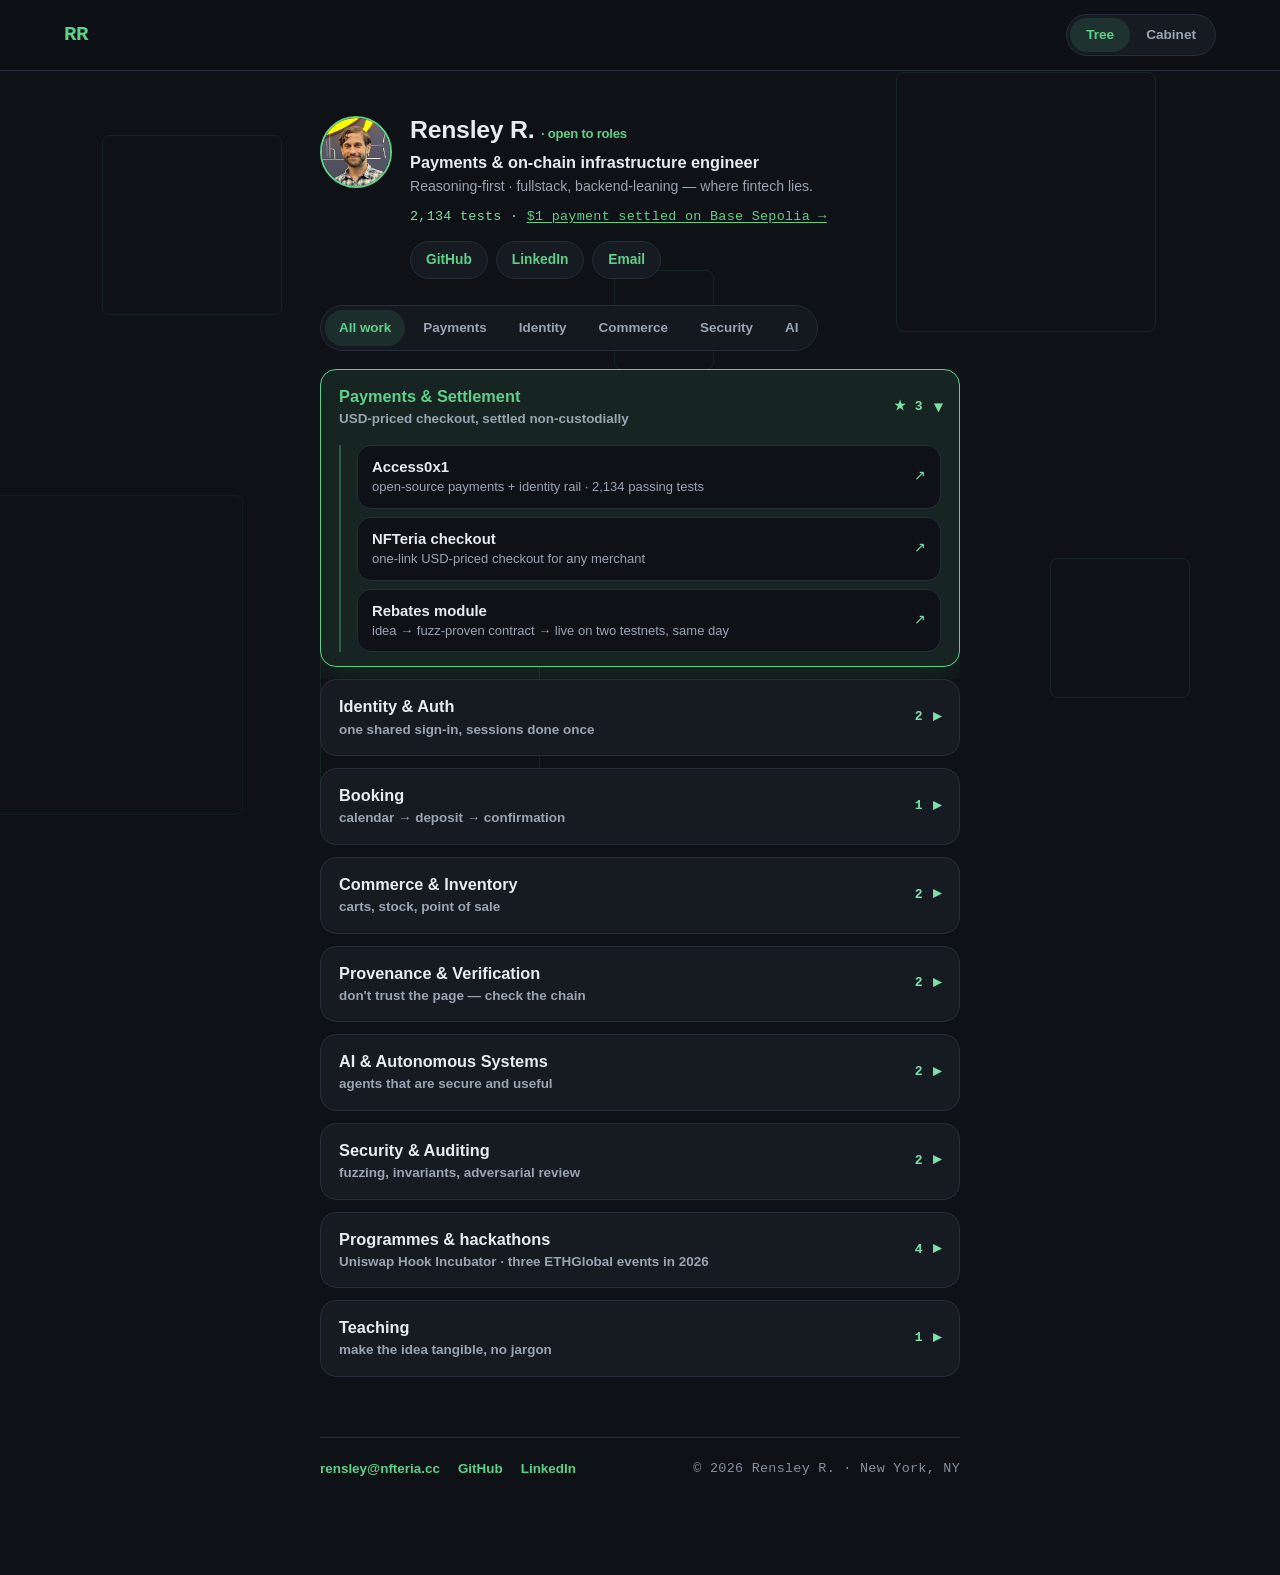
==== commit ab57b9ea: "Add Uniswap Hook Incubator and the three ETHGlobal 2026 certificates Education gains the incubator (" ====
--- a/index.html
+++ b/index.html
@@ -29,7 +29,7 @@
   <meta name="twitter:image" content="https://doble196.github.io/assets/images/og-image.png" />
   <!-- ?v= busts stale caches when these files change shape (the tree engine
        was rewritten; an old cached engine + new HTML renders an empty page) -->
-  <link rel="stylesheet" href="assets/css/styles.css?v=7" />
+  <link rel="stylesheet" href="assets/css/styles.css?v=8" />
   <style>
     /* Tree page only — everything else comes from styles.css tokens.
        The tree is REAL PAGE CONTENT now: no camera, no pan, no zoom. Expanding
@@ -324,7 +324,7 @@
         <h1 class="hero-id__name">Rensley R. <span class="hero-id__avail">· open to roles</span></h1>
         <p class="hero-id__role">Payments &amp; on-chain infrastructure engineer</p>
         <p class="hero-id__tagline">Reasoning-first · fullstack, backend-leaning — where fintech lies.</p>
-        <p class="hero-id__proof mono"><span data-stat="tests">1,992</span> tests · <a href="https://sepolia.basescan.org/tx/0x634eb3d492797532e98983b56f4fc5d97f0f7682dbb94d0f59ce7add28dd9979" target="_blank" rel="noopener">$1 payment settled on-chain →</a> · testnet only, no real money</p>
+        <p class="hero-id__proof mono"><span data-stat="tests">1,992</span> tests · <a href="https://sepolia.basescan.org/tx/0x634eb3d492797532e98983b56f4fc5d97f0f7682dbb94d0f59ce7add28dd9979" target="_blank" rel="noopener">$1 payment settled on Base Sepolia →</a></p>
         <p class="hero-id__links">
           <a href="https://github.com/doble196" target="_blank" rel="noopener">GitHub</a>
           <a href="https://linkedin.com/in/rensley-2-nfty" target="_blank" rel="noopener">LinkedIn</a>
@@ -357,10 +357,10 @@
   </main>
 
   <!-- live-stats.js FIRST: tree-data.js reads window.LIVE_STATS.tests as it builds. -->
-  <script src="assets/js/live-stats.js?v=7"></script>
-  <script src="assets/js/tree-data.js?v=7"></script>
-  <script src="assets/js/muscle-tree.js?v=7"></script>
+  <script src="assets/js/live-stats.js?v=8"></script>
+  <script src="assets/js/tree-data.js?v=8"></script>
+  <script src="assets/js/muscle-tree.js?v=8"></script>
   <!-- stats-render.js LAST: fills every [data-stat] span from window.LIVE_STATS. -->
-  <script src="assets/js/stats-render.js?v=7"></script>
+  <script src="assets/js/stats-render.js?v=8"></script>
 </body>
 </html>
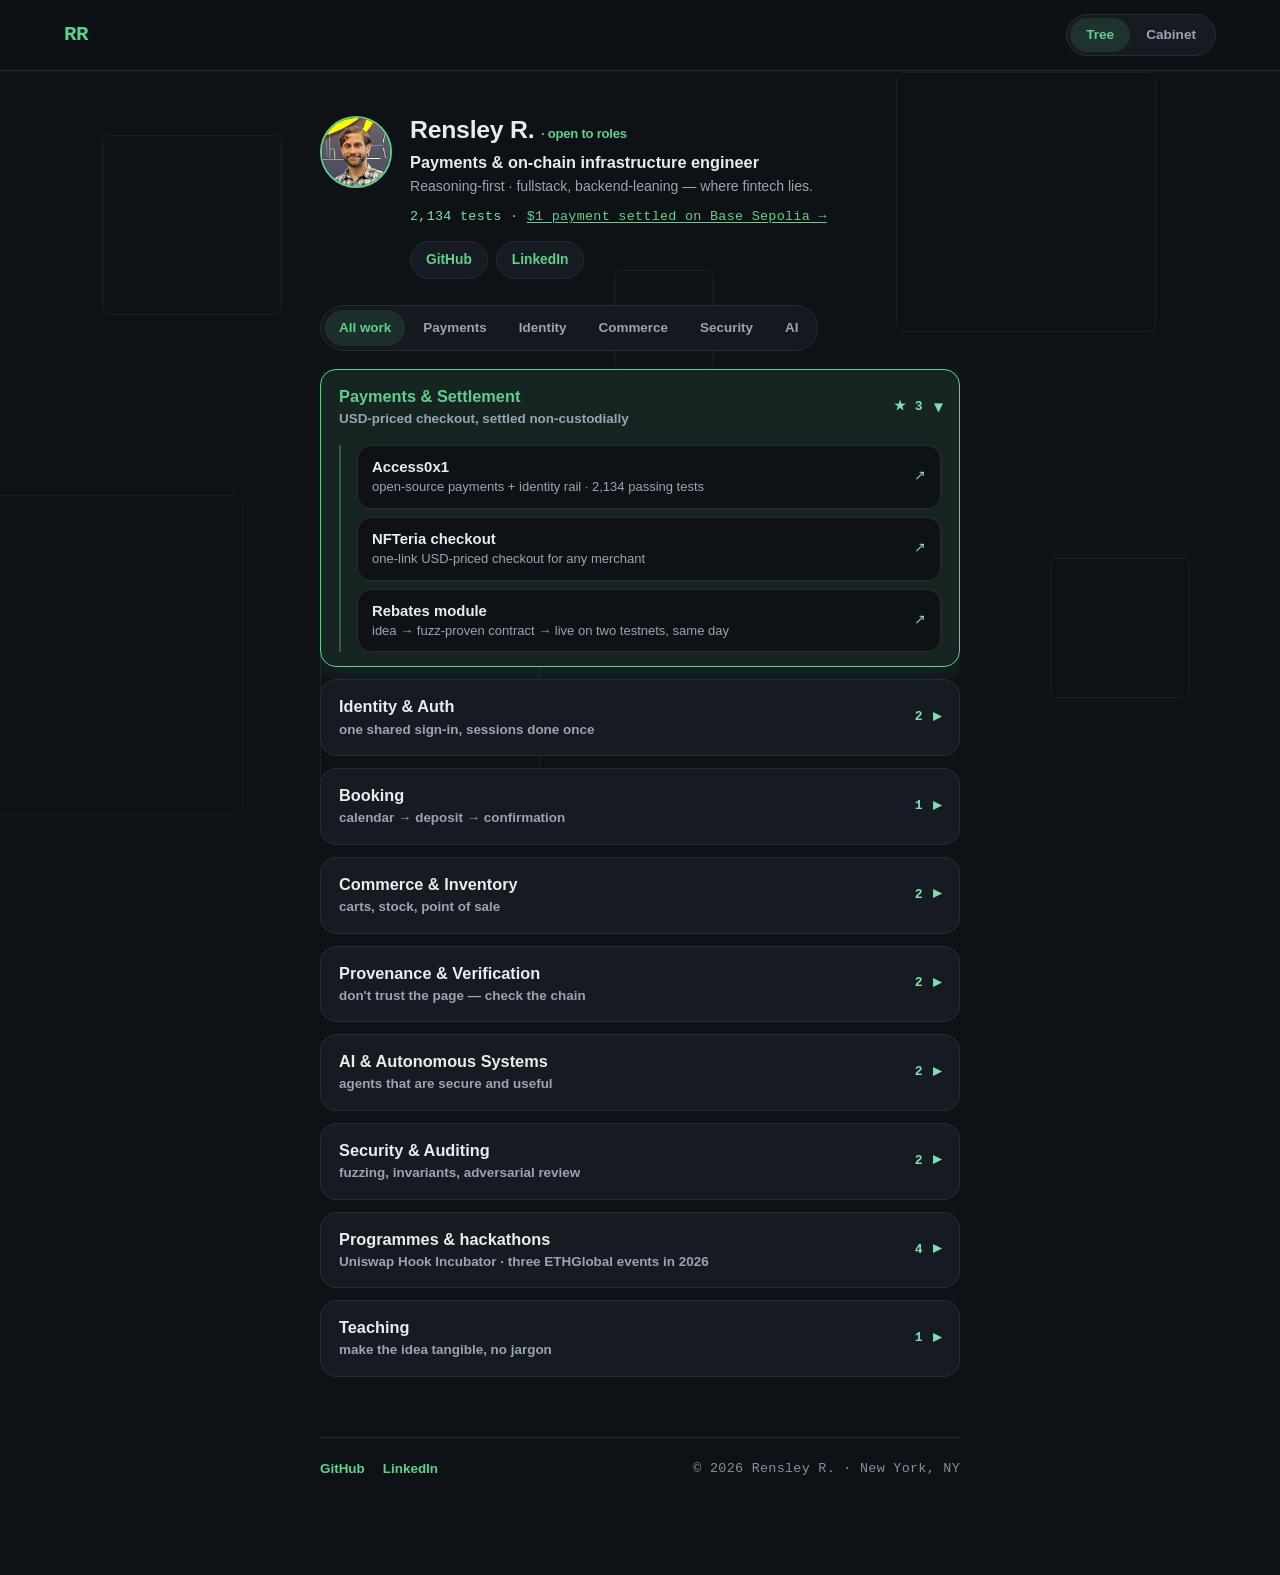
==== commit d66bace8: "identity: the contact email is no longer published; the sync copes without one" ====
--- a/index.html
+++ b/index.html
@@ -328,7 +328,6 @@
         <p class="hero-id__links">
           <a href="https://github.com/doble196" target="_blank" rel="noopener">GitHub</a>
           <a href="https://linkedin.com/in/rensley-2-nfty" target="_blank" rel="noopener">LinkedIn</a>
-          <a href="mailto:rensley@nfteria.cc">Email</a>
         </p>
       </div>
     </header>
@@ -349,7 +348,6 @@
 
     <!-- slim footer so the page ends the same way the cabinet does -->
     <footer class="page-foot">
-      <a href="mailto:rensley@nfteria.cc">rensley@nfteria.cc</a>
       <a href="https://github.com/doble196" target="_blank" rel="noopener">GitHub</a>
       <a href="https://linkedin.com/in/rensley-2-nfty" target="_blank" rel="noopener">LinkedIn</a>
       <span class="page-foot__copy mono">© <span id="year">2026</span> Rensley R. · New York, NY</span>
--- a/assets/css/styles.css
+++ b/assets/css/styles.css
@@ -1525,3 +1525,37 @@
   .bg3d i { animation: none; }
   .drawer__body, .drawer__inner, .drawer__chevron, .view-toggle__opt { transition: none; }
 }
+
+/* Certificates: the image is the artwork; it opens the certificate page. The POAP sits beside the caption. */
+.cert-grid {
+  display: grid;
+  grid-template-columns: repeat(auto-fit, minmax(240px, 1fr));
+  gap: 1rem;
+}
+.cert { margin: 0; }
+.cert img {
+  display: block;
+  width: 100%;
+  height: auto;
+  border-radius: 8px;
+  border: 1px solid rgba(127, 127, 127, 0.3);
+}
+.cert figcaption { margin-top: 0.5rem; font-size: 0.9rem; }
+.cert .cert__poap {
+  float: left;
+  width: 56px;
+  height: 56px;
+  display: inline;
+  margin: 0 0.6rem 0.25rem 0;
+  border: 0;
+  border-radius: 50%;
+}
+.cert figcaption::after { content: ""; display: block; clear: both; }
+.cert-extra {
+  display: flex;
+  align-items: center;
+  gap: 0.75rem;
+  margin: 1.25rem 0 0;
+  font-size: 0.9rem;
+}
+.cert-extra img { display: block; width: 106px; height: auto; border-radius: 6px; }
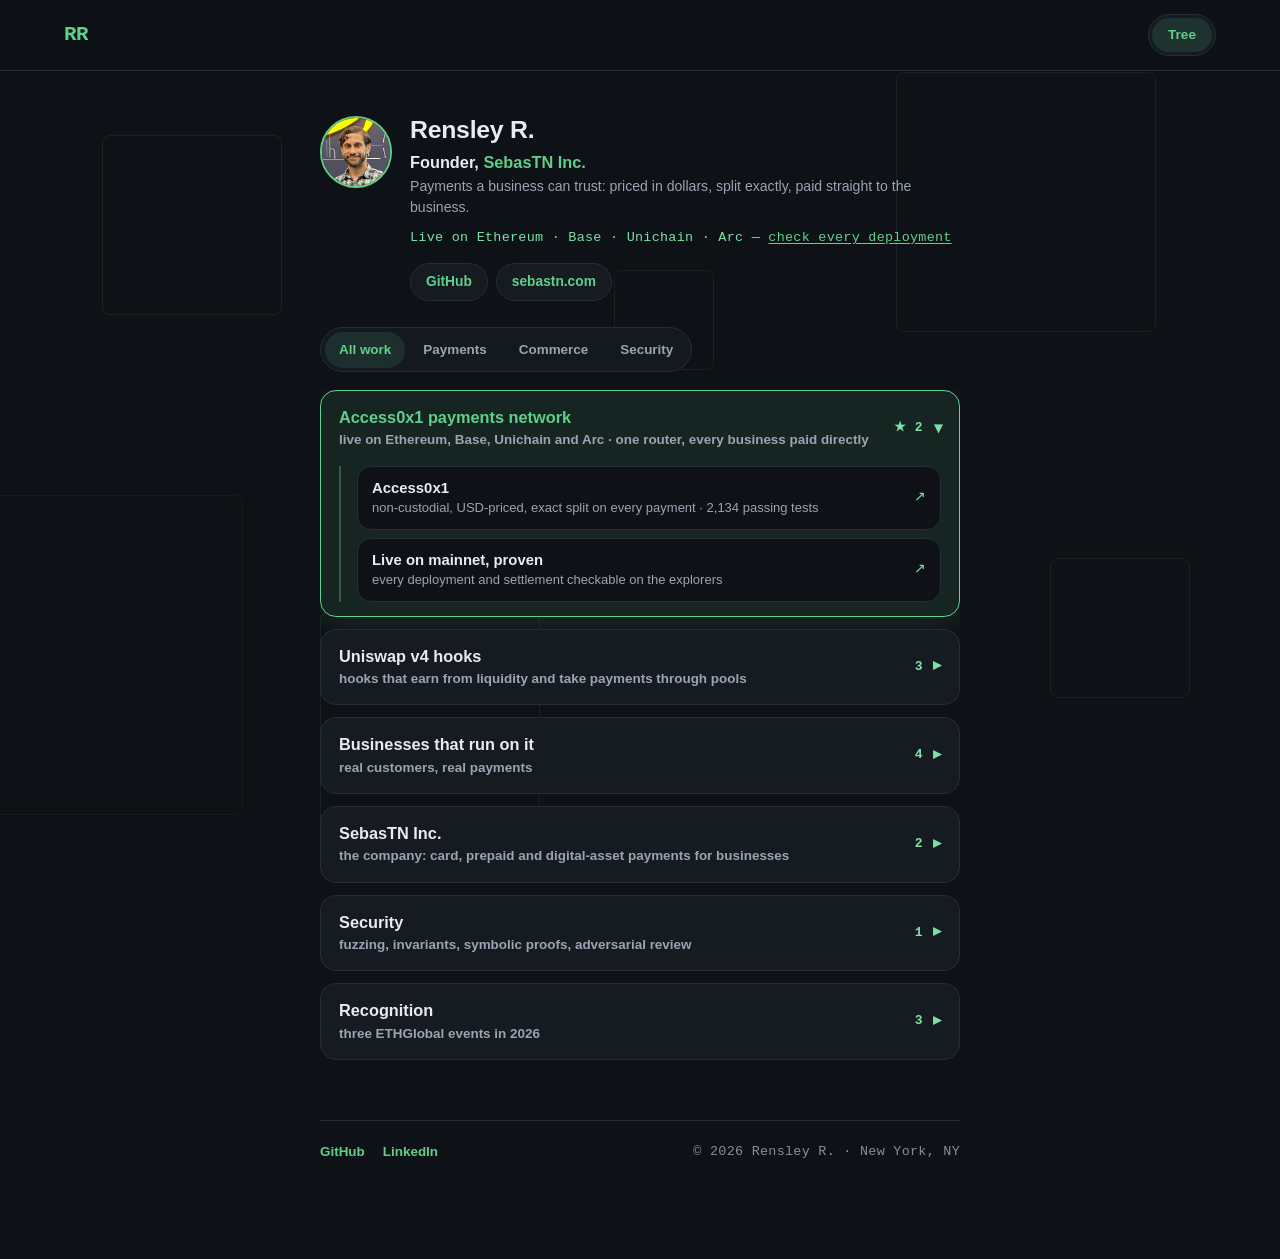
==== commit 2129cf63: "Portfolio: founder of SebasTN Inc., only what runs today (Access0x1 and its v4 hooks, ClickReserv, C" ====
--- a/index.html
+++ b/index.html
@@ -6,26 +6,26 @@
        zoom (Android honors the meta; iOS Safari is handled by the gesture
        guard in muscle-tree.js). Text stays resizable via browser settings. -->
   <meta name="viewport" content="width=device-width, initial-scale=1, maximum-scale=1, user-scalable=no" />
-  <title>Rensley R. — Payments &amp; On-Chain Infrastructure Engineer</title>
+  <title>Rensley R. — Founder, SebasTN Inc. · Payments for businesses and liquidity</title>
   <meta
     name="description"
-    content="The portfolio as a living map: start at the base, expand each muscle, and follow it to the live products it powers — payments, identity, commerce, security, and AI. Dependency-free — the animation code is readable source."
+    content="Founder of SebasTN Inc.: Access0x1, a payments network live on Ethereum, Base, Unichain and Arc with its own Uniswap v4 hooks, and ClickReserv, Colmado, reserv.click and HemiAI."
   />
   <link rel="icon" type="image/svg+xml" href="assets/images/favicon.svg" />
   <link rel="apple-touch-icon" href="assets/images/og-image.png" />
   <link rel="canonical" href="https://doble196.github.io/" />
   <meta name="theme-color" content="#0e1116" />
   <meta property="og:site_name" content="Rensley R." />
-  <meta property="og:title" content="Rensley R. — Payments &amp; On-Chain Infrastructure Engineer" />
-  <meta property="og:description" content="Reasoning-first, fullstack, backend-leaning — where fintech lies. Judge the logic and the complexity before the way the button looks." />
+  <meta property="og:title" content="Rensley R. — Founder, SebasTN Inc. · Payments for businesses and liquidity" />
+  <meta property="og:description" content="Founder of SebasTN Inc.: Access0x1, a payments network live on Ethereum, Base, Unichain and Arc with its own Uniswap v4 hooks, and ClickReserv, Colmado, reserv.click and HemiAI." />
   <meta property="og:type" content="website" />
   <meta property="og:url" content="https://doble196.github.io/" />
   <meta property="og:image" content="https://doble196.github.io/assets/images/og-image.png" />
   <meta property="og:image:width" content="800" />
   <meta property="og:image:height" content="800" />
   <meta name="twitter:card" content="summary" />
-  <meta name="twitter:title" content="Rensley R. — Payments &amp; On-Chain Infrastructure Engineer" />
-  <meta name="twitter:description" content="Reasoning-first, fullstack, backend-leaning — where fintech lies." />
+  <meta name="twitter:title" content="Rensley R. — Founder, SebasTN Inc. · Payments for businesses and liquidity" />
+  <meta name="twitter:description" content="Founder of SebasTN Inc.: Access0x1, a payments network live on Ethereum, Base, Unichain and Arc with its own Uniswap v4 hooks, and ClickReserv, Colmado, reserv.click and HemiAI." />
   <meta name="twitter:image" content="https://doble196.github.io/assets/images/og-image.png" />
   <!-- ?v= busts stale caches when these files change shape (the tree engine
        was rewritten; an old cached engine + new HTML renders an empty page) -->
@@ -309,7 +309,6 @@
       <a href="index.html" class="nav__brand mono">RR</a>
       <div class="view-toggle" role="group" aria-label="Portfolio view">
         <a href="index.html" class="view-toggle__opt is-active" aria-current="page">Tree</a>
-        <a href="classic.html" class="view-toggle__opt">Cabinet</a>
       </div>
     </div>
   </nav>
@@ -321,13 +320,13 @@
     <header class="hero-id">
       <img class="hero-id__avatar" src="assets/images/profile-pic.png" alt="Rensley R." width="72" height="72" />
       <div>
-        <h1 class="hero-id__name">Rensley R. <span class="hero-id__avail">· open to roles</span></h1>
-        <p class="hero-id__role">Payments &amp; on-chain infrastructure engineer</p>
-        <p class="hero-id__tagline">Reasoning-first · fullstack, backend-leaning — where fintech lies.</p>
-        <p class="hero-id__proof mono"><span data-stat="tests">1,992</span> tests · <a href="https://sepolia.basescan.org/tx/0x634eb3d492797532e98983b56f4fc5d97f0f7682dbb94d0f59ce7add28dd9979" target="_blank" rel="noopener">$1 payment settled on Base Sepolia →</a></p>
+        <h1 class="hero-id__name">Rensley R.</h1>
+        <p class="hero-id__role">Founder, <a href="https://sebastn.com">SebasTN Inc.</a></p>
+        <p class="hero-id__tagline">Payments a business can trust: priced in dollars, split exactly, paid straight to the business.</p>
+        <p class="hero-id__proof mono">Live on Ethereum · Base · Unichain · Arc — <a href="https://access0x1.com/mainnet">check every deployment</a></p>
         <p class="hero-id__links">
           <a href="https://github.com/doble196" target="_blank" rel="noopener">GitHub</a>
-          <a href="https://linkedin.com/in/rensley-2-nfty" target="_blank" rel="noopener">LinkedIn</a>
+          <a href="https://sebastn.com" target="_blank" rel="noopener">sebastn.com</a>
         </p>
       </div>
     </header>
@@ -341,8 +340,8 @@
 
     <noscript>
       <p style="padding: 20px 0">
-        This page builds its tree with JavaScript. The same story in plain
-        HTML: <a href="classic.html">the classic portfolio</a>.
+        This page builds its map with JavaScript. Everything on it is at
+        <a href="https://sebastn.com">sebastn.com</a> and <a href="https://access0x1.com">access0x1.com</a>.
       </p>
     </noscript>
 
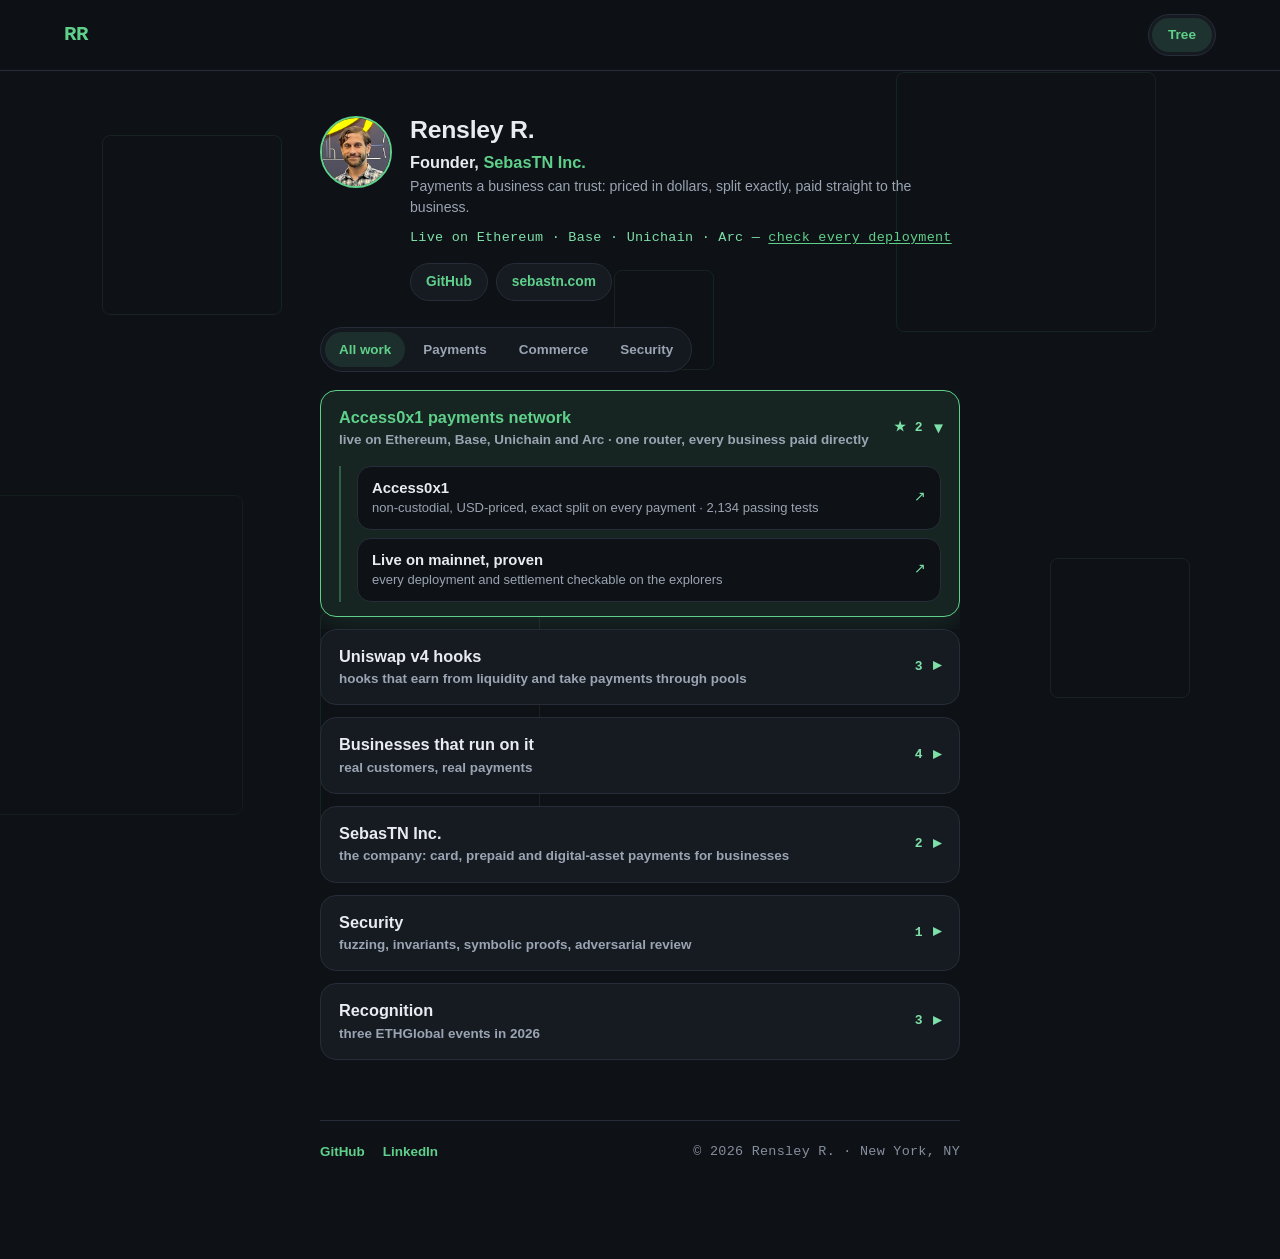
==== commit d3a00617: "Portfolio: person structured data (founder of SebasTN Inc., GitHub, Crunchbase)" ====
--- a/index.html
+++ b/index.html
@@ -299,6 +299,13 @@
       .branch-slot, .branch-slot__inner, .branch__body, .branch__kids, .branch__chevron, .leaf { transition: none; }
     }
   </style>
+  <script type="application/ld+json">
+  {"@context":"https://schema.org","@type":"Person","name":"Rensley R.","url":"https://doble196.github.io/",
+   "jobTitle":"Founder","worksFor":{"@type":"Organization","name":"SebasTN Inc.","url":"https://sebastn.com"},
+   "address":{"@type":"PostalAddress","addressLocality":"New York","addressRegion":"NY","addressCountry":"US"},
+   "knowsAbout":["payments","Uniswap v4 hooks","non-custodial payment networks","digital assets","booking software"],
+   "sameAs":["https://github.com/doble196","https://www.crunchbase.com/person/rensley-r","https://sebastn.com","https://access0x1.com"]}
+  </script>
 </head>
 <body>
   <!-- Minimal nav on purpose: the full site menu is a hamburger on mobile
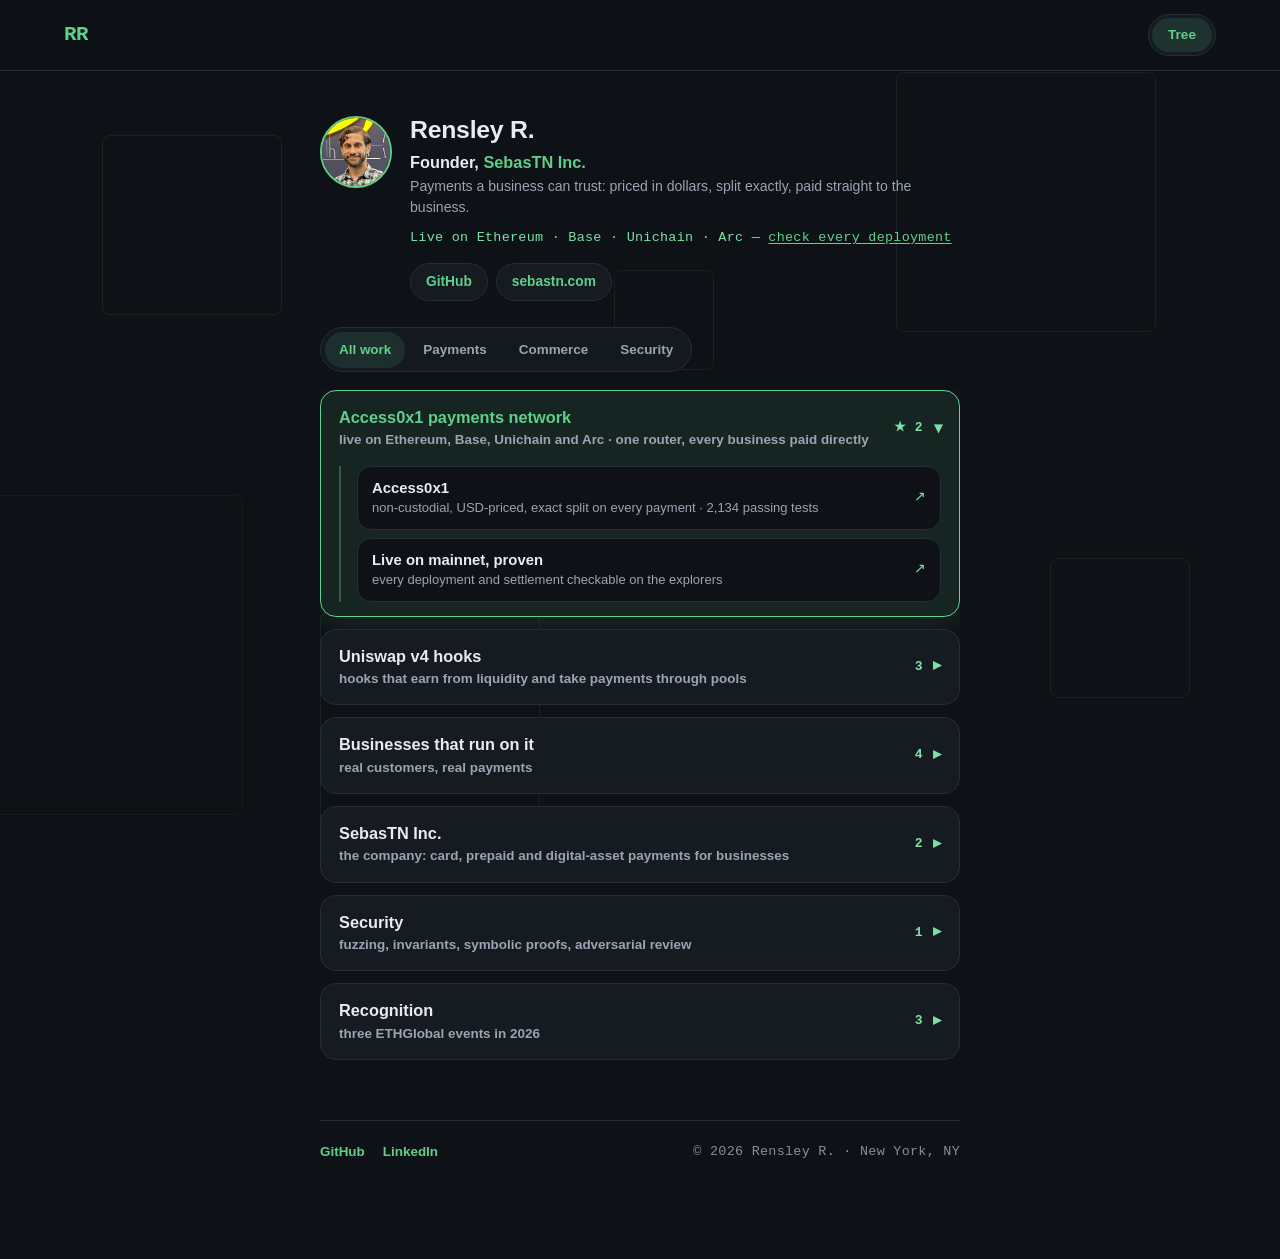
==== commit ce83e943: "Portfolio: author, keywords, robots and profile meta tags; sitemap dated today" ====
--- a/index.html
+++ b/index.html
@@ -14,6 +14,16 @@
   <link rel="icon" type="image/svg+xml" href="assets/images/favicon.svg" />
   <link rel="apple-touch-icon" href="assets/images/og-image.png" />
   <link rel="canonical" href="https://doble196.github.io/" />
+  <meta name="author" content="Rensley R." />
+  <meta name="keywords" content="Rensley R., SebasTN, SebasTN Inc., Access0x1, ClickReserv, Colmado, reserv.click, HemiAI, Uniswap v4 hooks, BoomerangHook, PayHook, non-custodial payments, digital asset payments, merchant infrastructure, payment network, Ethereum, Base, Unichain, Arc, founder, New York" />
+  <meta name="robots" content="index, follow, max-image-preview:large, max-snippet:-1" />
+  <meta name="googlebot" content="index, follow" />
+  <meta property="og:locale" content="en_US" />
+  <meta property="og:image:alt" content="Rensley R., founder of SebasTN Inc." />
+  <meta property="profile:first_name" content="Rensley" />
+  <meta name="twitter:creator" content="@VyperPilledDev" />
+  <link rel="me" href="https://github.com/doble196" />
+  <link rel="me" href="https://www.crunchbase.com/person/rensley-r" />
   <meta name="theme-color" content="#0e1116" />
   <meta property="og:site_name" content="Rensley R." />
   <meta property="og:title" content="Rensley R. — Founder, SebasTN Inc. · Payments for businesses and liquidity" />
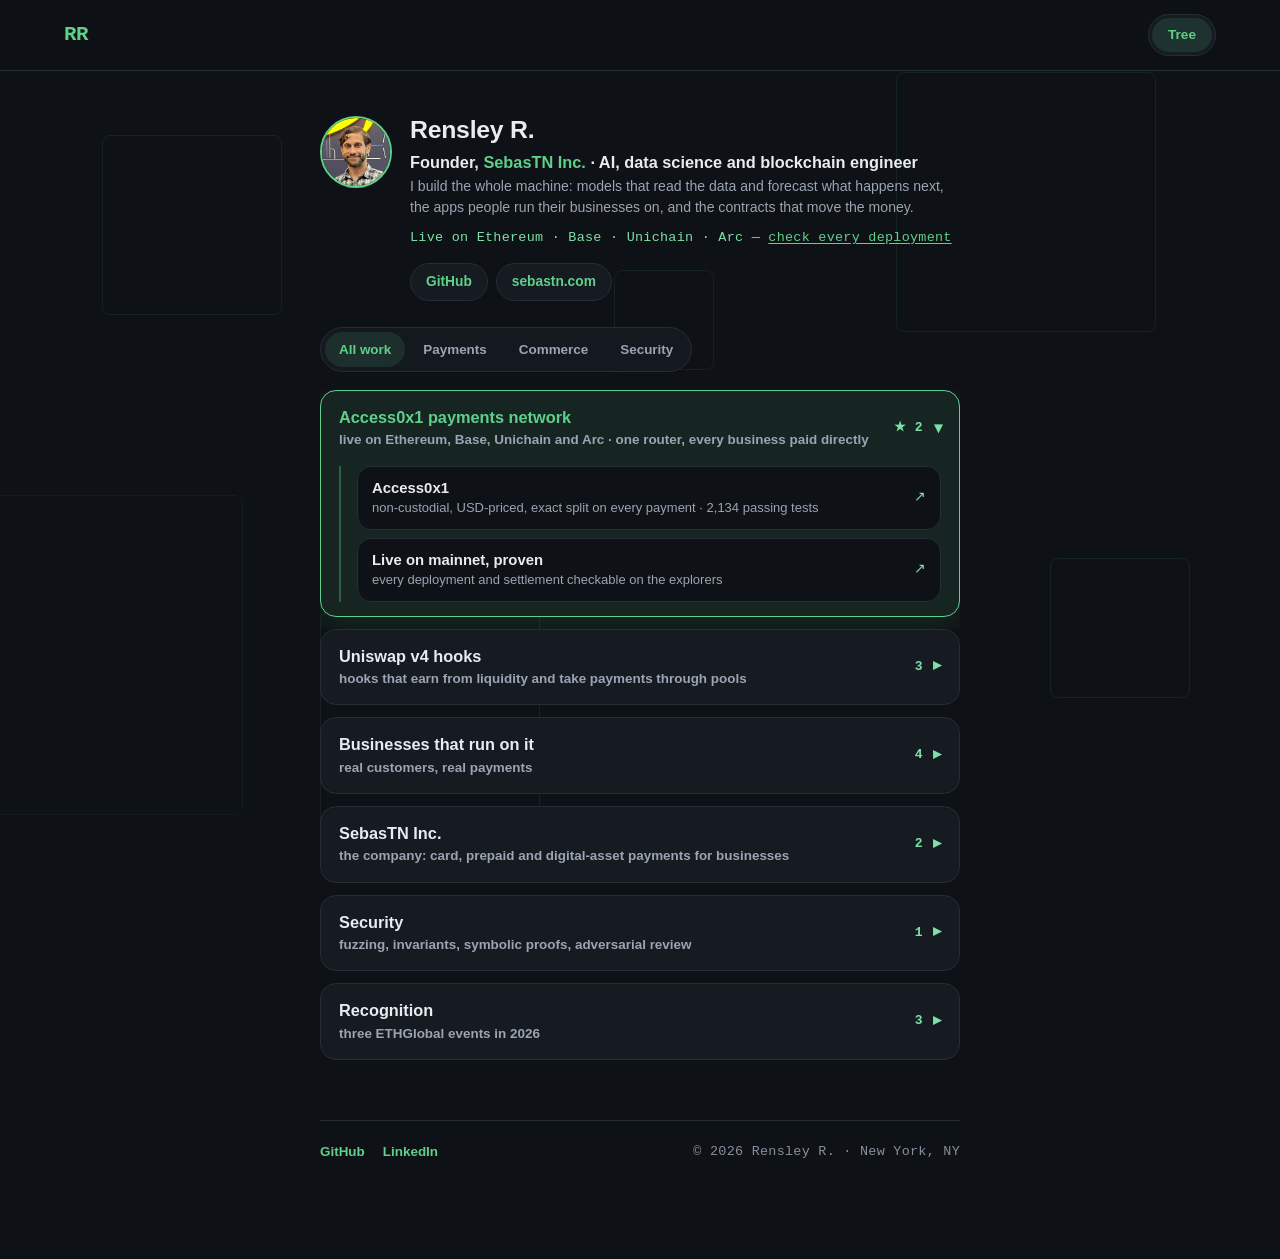
==== commit 96338486: "Profile: founder and full-stack engineer across AI, data science and blockchain" ====
--- a/index.html
+++ b/index.html
@@ -6,10 +6,10 @@
        zoom (Android honors the meta; iOS Safari is handled by the gesture
        guard in muscle-tree.js). Text stays resizable via browser settings. -->
   <meta name="viewport" content="width=device-width, initial-scale=1, maximum-scale=1, user-scalable=no" />
-  <title>Rensley R. — Founder, SebasTN Inc. · Payments for businesses and liquidity</title>
+  <title>Rensley R. — Founder, SebasTN Inc. · AI, data science and blockchain engineer</title>
   <meta
     name="description"
-    content="Founder of SebasTN Inc.: Access0x1, a payments network live on Ethereum, Base, Unichain and Arc with its own Uniswap v4 hooks, and ClickReserv, Colmado, reserv.click and HemiAI."
+    content="Founder of SebasTN Inc. and full-stack engineer across AI, data science and blockchain: he builds models that forecast outcomes, the apps people use, and the smart contracts that move the money. Access0x1 payments network and Uniswap v4 hooks live on Ethereum, Base, Unichain and Arc; ClickReserv, Colmado, HemiAI."
   />
   <link rel="icon" type="image/svg+xml" href="assets/images/favicon.svg" />
   <link rel="apple-touch-icon" href="assets/images/og-image.png" />
@@ -27,7 +27,7 @@
   <meta name="theme-color" content="#0e1116" />
   <meta property="og:site_name" content="Rensley R." />
   <meta property="og:title" content="Rensley R. — Founder, SebasTN Inc. · Payments for businesses and liquidity" />
-  <meta property="og:description" content="Founder of SebasTN Inc.: Access0x1, a payments network live on Ethereum, Base, Unichain and Arc with its own Uniswap v4 hooks, and ClickReserv, Colmado, reserv.click and HemiAI." />
+  <meta property="og:description" content="Founder of SebasTN Inc. and full-stack engineer across AI, data science and blockchain: he builds models that forecast outcomes, the apps people use, and the smart contracts that move the money. Access0x1 payments network and Uniswap v4 hooks live on Ethereum, Base, Unichain and Arc; ClickReserv, Colmado, HemiAI." />
   <meta property="og:type" content="website" />
   <meta property="og:url" content="https://doble196.github.io/" />
   <meta property="og:image" content="https://doble196.github.io/assets/images/og-image.png" />
@@ -35,7 +35,7 @@
   <meta property="og:image:height" content="800" />
   <meta name="twitter:card" content="summary" />
   <meta name="twitter:title" content="Rensley R. — Founder, SebasTN Inc. · Payments for businesses and liquidity" />
-  <meta name="twitter:description" content="Founder of SebasTN Inc.: Access0x1, a payments network live on Ethereum, Base, Unichain and Arc with its own Uniswap v4 hooks, and ClickReserv, Colmado, reserv.click and HemiAI." />
+  <meta name="twitter:description" content="Founder of SebasTN Inc. and full-stack engineer across AI, data science and blockchain: he builds models that forecast outcomes, the apps people use, and the smart contracts that move the money. Access0x1 payments network and Uniswap v4 hooks live on Ethereum, Base, Unichain and Arc; ClickReserv, Colmado, HemiAI." />
   <meta name="twitter:image" content="https://doble196.github.io/assets/images/og-image.png" />
   <!-- ?v= busts stale caches when these files change shape (the tree engine
        was rewritten; an old cached engine + new HTML renders an empty page) -->
@@ -311,9 +311,9 @@
   </style>
   <script type="application/ld+json">
   {"@context":"https://schema.org","@type":"Person","name":"Rensley R.","url":"https://doble196.github.io/",
-   "jobTitle":"Founder","worksFor":{"@type":"Organization","name":"SebasTN Inc.","url":"https://sebastn.com"},
+   "jobTitle":["Founder","AI Engineer","Data Scientist","Blockchain Engineer","Full-Stack Engineer"],"worksFor":{"@type":"Organization","name":"SebasTN Inc.","url":"https://sebastn.com"},
    "address":{"@type":"PostalAddress","addressLocality":"New York","addressRegion":"NY","addressCountry":"US"},
-   "knowsAbout":["payments","Uniswap v4 hooks","non-custodial payment networks","digital assets","booking software"],
+   "knowsAbout":["artificial intelligence","machine learning","data science","predictive modeling","forecasting","large language models","blockchain engineering","smart contracts","Solidity","Uniswap v4 hooks","full-stack development","TypeScript","Python","AWS","payments","Uniswap v4 hooks","non-custodial payment networks","digital assets","booking software"],
    "sameAs":["https://github.com/doble196","https://www.crunchbase.com/person/rensley-r","https://sebastn.com","https://access0x1.com"]}
   </script>
 </head>
@@ -338,8 +338,8 @@
       <img class="hero-id__avatar" src="assets/images/profile-pic.png" alt="Rensley R." width="72" height="72" />
       <div>
         <h1 class="hero-id__name">Rensley R.</h1>
-        <p class="hero-id__role">Founder, <a href="https://sebastn.com">SebasTN Inc.</a></p>
-        <p class="hero-id__tagline">Payments a business can trust: priced in dollars, split exactly, paid straight to the business.</p>
+        <p class="hero-id__role">Founder, <a href="https://sebastn.com">SebasTN Inc.</a> · AI, data science and blockchain engineer</p>
+        <p class="hero-id__tagline">I build the whole machine: models that read the data and forecast what happens next, the apps people run their businesses on, and the contracts that move the money.</p>
         <p class="hero-id__proof mono">Live on Ethereum · Base · Unichain · Arc — <a href="https://access0x1.com/mainnet">check every deployment</a></p>
         <p class="hero-id__links">
           <a href="https://github.com/doble196" target="_blank" rel="noopener">GitHub</a>
